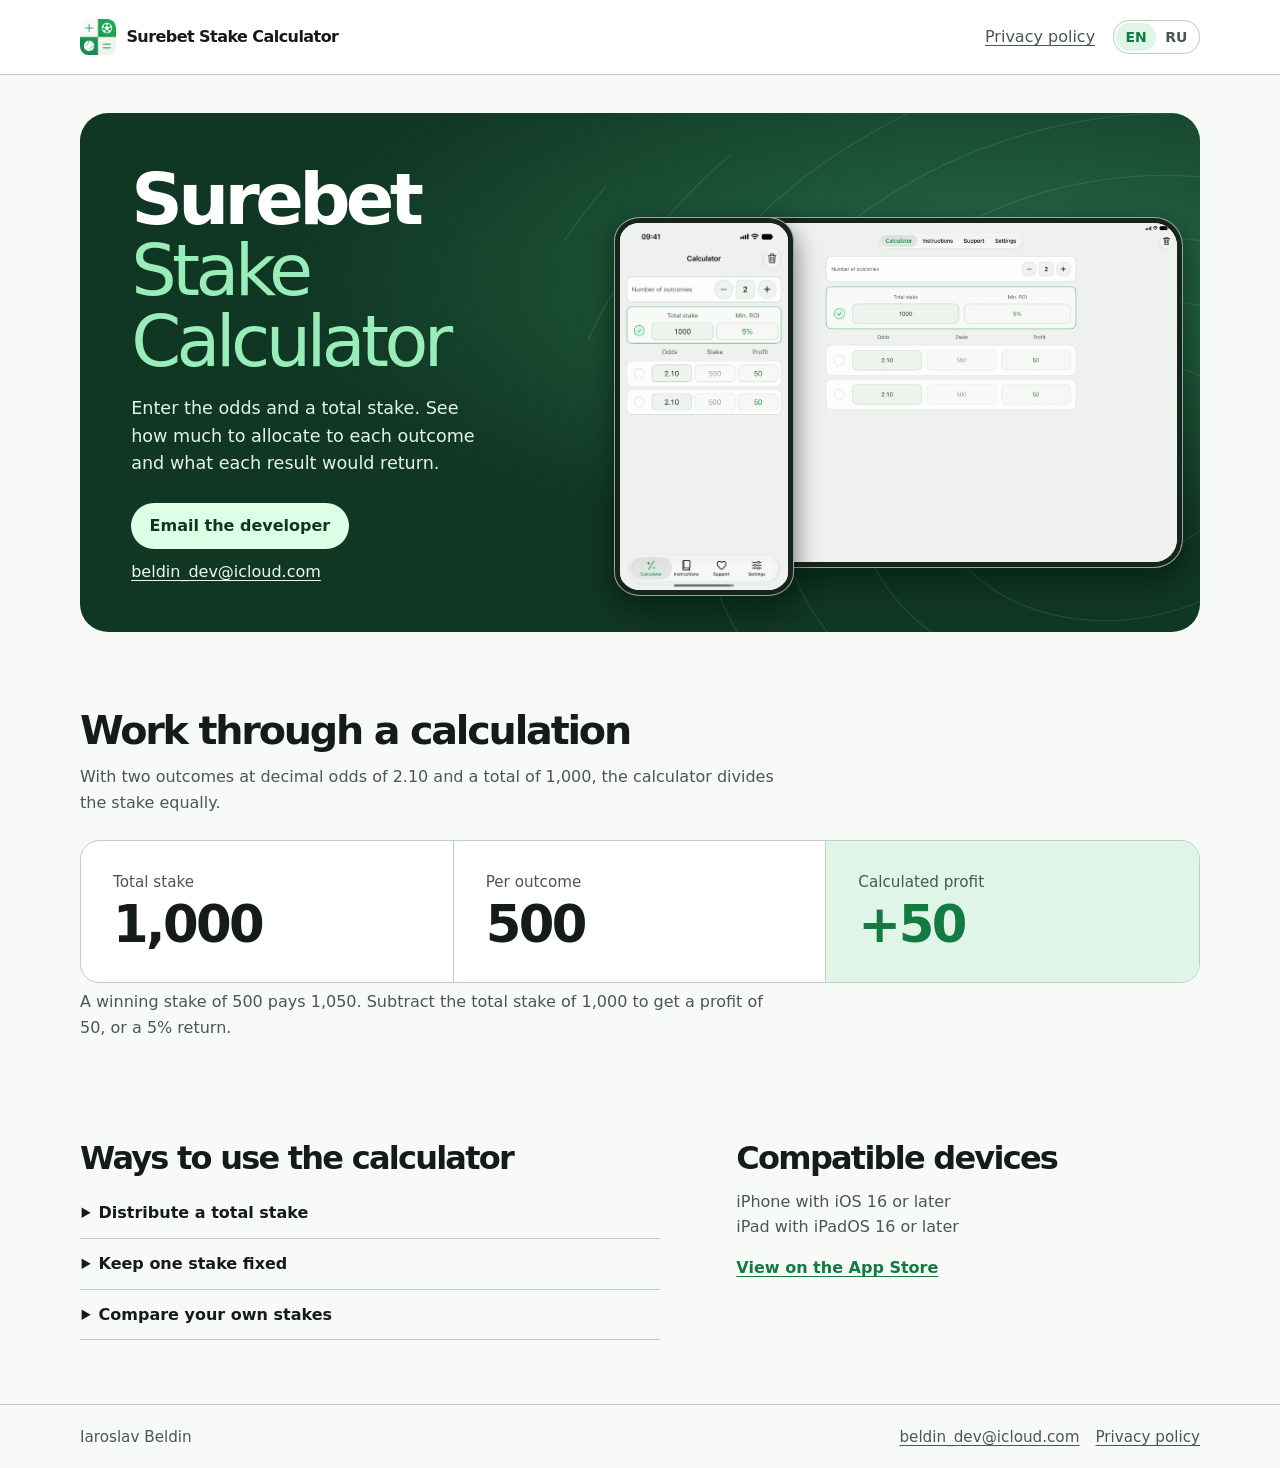
==== index.html @ 40c70696 "Publish bilingual calculator support and privacy pages" ====
<!doctype html>
<html lang="en">
  <head>
    <meta charset="utf-8" />
    <meta name="viewport" content="width=device-width,initial-scale=1" />
    <title>Support · Surebet Stake Calculator</title>
    <meta
      name="description"
      content="Distribute a total stake across outcomes and see the return for each one. Support for Surebet Stake Calculator on iPhone and iPad."
    />
    <link
      rel="canonical"
      href="https://iaroslaval.github.io/surebet-support/en/"
    />
    <link
      rel="alternate"
      hreflang="en"
      href="https://iaroslaval.github.io/surebet-support/en/"
    />
    <link
      rel="alternate"
      hreflang="ru"
      href="https://iaroslaval.github.io/surebet-support/ru/"
    />
    <link rel="icon" href="./assets/icon.png" />
    <link rel="stylesheet" href="./assets/site.css" />
  </head>
  <body>
    <header>
      <div class="wrap bar">
        <a class="brand" href="./en/"
          ><img src="./assets/icon.png" alt="" width="36" height="36" />Surebet
          Stake Calculator</a
        >
        <nav>
          <a class="policy-nav" href="./en/privacy/">Privacy policy</a
          ><span class="switch" role="group" aria-label="Language"
            ><a lang="en" hreflang="en" href="./en/" aria-current="page">EN</a
            ><a lang="ru" hreflang="ru" href="./ru/">RU</a></span
          >
        </nav>
      </div>
    </header>
    <main class="wrap">
      <section class="hero">
        <div class="intro">
          <h1>Surebet<span>Stake Calculator</span></h1>
          <p>
            Enter the odds and a total stake. See how much to allocate to each
            outcome and what each result would return.
          </p>
          <div class="actions">
            <a class="button" href="mailto:beldin_dev@icloud.com"
              >Email the developer</a
            ><a class="address" href="mailto:beldin_dev@icloud.com"
              >beldin_dev@icloud.com</a
            >
          </div>
        </div>
        <div class="stage">
          <img
            class="tablet"
            src="./assets/ipad-en.webp"
            alt="The calculator in English showing a two-outcome calculation on iPad"
            decoding="async"
          /><img
            class="phone"
            src="./assets/iphone-en.webp"
            alt="The calculator in English showing a two-outcome calculation on iPhone"
            decoding="async"
          />
        </div>
      </section>
      <section class="example">
        <h2>Work through a calculation</h2>
        <p class="lede">
          With two outcomes at decimal odds of 2.10 and a total of 1,000, the
          calculator divides the stake equally.
        </p>
        <div class="figures">
          <div class="metric">
            <small>Total stake</small><strong>1,000</strong>
          </div>
          <div class="metric">
            <small>Per outcome</small><strong>500</strong>
          </div>
          <div class="metric">
            <small>Calculated profit</small><strong>+50</strong>
          </div>
        </div>
        <p class="lede">
          A winning stake of 500 pays 1,050. Subtract the total stake of 1,000
          to get a profit of 50, or a 5% return.
        </p>
      </section>
      <div class="details">
        <section class="modes">
          <h2>Ways to use the calculator</h2>
          <details>
            <summary>Distribute a total stake</summary>
            <p>
              Enter decimal odds for 2–20 outcomes and the total amount to
              allocate. Read the stake and result for each outcome.
            </p>
          </details>
          <details>
            <summary>Keep one stake fixed</summary>
            <p>
              Enter the amount for one outcome. The calculator works out the
              stakes for the remaining outcomes and the total required.
            </p>
          </details>
          <details>
            <summary>Compare your own stakes</summary>
            <p>
              Enter the stakes yourself and compare the profit or loss for each
              possible outcome.
            </p>
          </details>
        </section>
        <section class="compat">
          <h2>Compatible devices</h2>
          <p>iPhone with iOS 16 or later<br />iPad with iPadOS 16 or later</p>
          <a href="https://apps.apple.com/app/id1667102550"
            >View on the App Store</a
          >
        </section>
      </div>
    </main>
    <footer>
      <div class="wrap">
        <span>Iaroslav Beldin</span>
        <div>
          <a href="mailto:beldin_dev@icloud.com">beldin_dev@icloud.com</a
          ><a href="./en/privacy/">Privacy policy</a>
        </div>
      </div>
    </footer>
  </body>
</html>
---- assets/site.css ----
:root {
  color-scheme: light dark;
  --page: #f8faf8;
  --surface: #fff;
  --ink: #151c17;
  --sub: #4a584f;
  --line: #becdc2;
  --soft: #edf1ed;
  --accent: #137a41;
  --tint: #dff5e8;
  --on: #fff;
  --deep: #103624;
  --mint: #99edb9;
  --wrap: 76rem;
  font-family:
    -apple-system, BlinkMacSystemFont, "Segoe UI", system-ui, sans-serif;
  color: var(--ink);
  background: var(--page);
  font-size: 100%;
}
@media (prefers-color-scheme: dark) {
  :root {
    --page: #0e1210;
    --surface: #171b18;
    --ink: #e9f1ea;
    --sub: #b5c3bb;
    --line: #36473e;
    --soft: #1e2421;
    --accent: #67df96;
    --tint: #1f3a2c;
    --on: #0e1210;
    --deep: #102e20;
  }
}
* {
  box-sizing: border-box;
}
body {
  margin: 0;
}
a {
  color: var(--accent);
  text-underline-offset: 0.2em;
}
a:hover {
  text-decoration: underline;
}
a:focus-visible,
summary:focus-visible {
  outline: 3px solid currentColor;
  outline-offset: 4px;
}
.wrap {
  max-width: var(--wrap);
  margin: auto;
  padding-inline: clamp(1rem, 4vw, 3rem);
}
header {
  border-bottom: 1px solid var(--line);
  background: var(--surface);
}
.bar,
footer .wrap {
  display: flex;
  align-items: center;
  justify-content: space-between;
  gap: 1rem;
  flex-wrap: wrap;
}
.bar {
  min-height: 4.6rem;
  padding-block: 0.65rem;
}
.brand {
  display: inline-flex;
  gap: 0.65rem;
  align-items: center;
  font-weight: 700;
  letter-spacing: -0.035em;
  color: var(--ink);
  text-decoration: none;
}
.brand img {
  width: 2.25rem;
  height: 2.25rem;
  border-radius: 24%;
}
nav,
.switch {
  display: flex;
  align-items: center;
  gap: 1.1rem;
  flex-wrap: wrap;
}
nav a,
footer a {
  color: var(--sub);
}
.switch {
  border: 1px solid var(--line);
  border-radius: 1rem;
  gap: 0;
  padding: 0.15rem;
}
.switch a {
  padding: 0.36rem 0.58rem;
  text-decoration: none;
  border-radius: 0.85rem;
  font-size: 0.875rem;
  font-weight: 650;
}
.switch [aria-current] {
  background: var(--tint);
  color: var(--accent);
}
main.wrap {
  padding-block: clamp(1.1rem, 3vw, 2.5rem) 4rem;
}
.hero {
  border-radius: 1.75rem;
  overflow: hidden;
  isolation: isolate;
  position: relative;
  display: grid;
  grid-template-columns: 45% 55%;
  align-items: center;
  color: white;
  background:
    radial-gradient(ellipse at 82% 32%, #276b49, transparent 55%), var(--deep);
}
.intro {
  padding: clamp(1.5rem, 4vw, 3.75rem);
  padding-right: 0.25rem;
  z-index: 1;
}
.hero h1 {
  margin: 0 0 1.15rem;
  font-size: clamp(2.6rem, 5.6vw, 5rem);
  letter-spacing: -0.065em;
  line-height: 0.99;
  font-weight: 730;
}
.hero h1 span {
  display: block;
  font-weight: 500;
  color: var(--mint);
}
.intro p {
  color: #e3f3e8;
  line-height: 1.55;
  max-width: 32ch;
  font-size: 1.1rem;
  margin: 0;
}
.actions {
  display: flex;
  align-items: flex-start;
  flex-direction: column;
  gap: 0.8rem;
  margin-top: 1.6rem;
}
.button {
  display: inline-flex;
  background: #dcffe6;
  color: #103624;
  padding: 0.85rem 1.15rem;
  border-radius: 2rem;
  text-decoration: none;
  font-weight: 700;
}
.address {
  color: #edf9f1;
  overflow-wrap: anywhere;
}
.stage {
  min-width: 0;
  position: relative;
  aspect-ratio: 1.33;
  align-self: end;
  isolation: isolate;
}
.stage::before {
  content: "";
  position: absolute;
  inset: -15% -28% -15% 5%;
  z-index: -1;
  background: repeating-radial-gradient(
    ellipse at 65% 65%,
    transparent 0 2.75rem,
    #c4ffe319 2.8rem 2.84rem,
    transparent 2.9rem 4.8rem
  );
  transform: rotate(-14deg);
}
.stage img {
  display: block;
  position: absolute;
  object-fit: contain;
  filter: drop-shadow(0 10px 12px #04110845);
}
.tablet {
  width: 75%;
  right: 3%;
  bottom: 14%;
}
.phone {
  width: 29%;
  left: 5%;
  bottom: 8%;
}
.example,
.modes,
.compat {
  margin-top: clamp(2.6rem, 6vw, 5.5rem);
}
h2 {
  font-size: clamp(1.7rem, 3.1vw, 2.65rem);
  letter-spacing: -0.055em;
  line-height: 1.08;
  margin: 0 0 0.8rem;
}
p {
  line-height: 1.6;
}
.lede {
  color: var(--sub);
  margin: 0.4rem 0 1.5rem;
  max-width: 70ch;
}
.figures {
  display: grid;
  grid-template-columns: repeat(3, minmax(0, 1fr));
  background: var(--surface);
  border: 1px solid var(--line);
  border-radius: 1.2rem;
  overflow: hidden;
}
.metric {
  padding: clamp(1rem, 3vw, 2rem);
  border-inline-end: 1px solid var(--line);
  display: flex;
  flex-direction: column;
  align-items: flex-start;
  gap: 0.5rem;
}
.metric:last-child {
  background: var(--tint);
  border: 0;
}
.metric strong {
  font-variant-numeric: tabular-nums;
  font-size: clamp(1.6rem, 4vw, 3.4rem);
  line-height: 1;
  letter-spacing: -0.05em;
}
.metric:last-child strong {
  color: var(--accent);
}
.metric small {
  font-size: 0.95rem;
  color: var(--sub);
}
.details {
  display: grid;
  grid-template-columns: 1.25fr 1fr;
  gap: clamp(1.5rem, 6vw, 5rem);
}
.details h2 {
  font-size: clamp(1.55rem, 2.5vw, 2rem);
}
details {
  padding: 0.8rem 0.1rem;
  border-bottom: 1px solid var(--line);
}
summary {
  cursor: pointer;
  font-weight: 630;
  line-height: 1.5;
}
details p,
.compat p {
  color: var(--sub);
  margin-block: 0.5rem;
}
.compat a {
  display: inline-block;
  margin-top: 0.65rem;
  font-weight: 650;
}
footer {
  border-top: 1px solid var(--line);
  padding-block: 1.4rem;
  font-size: 0.95rem;
  color: var(--sub);
}
footer .wrap > div {
  display: flex;
  gap: 1rem;
  flex-wrap: wrap;
}
article.policy {
  max-width: 46rem;
  margin: 1.8rem auto 3rem;
}
.policy h1 {
  font-size: clamp(2rem, 5vw, 3.4rem);
  letter-spacing: -0.055em;
  line-height: 1.05;
  margin: 0.7rem 0;
}
.policy h2 {
  font-size: 1.4rem;
  margin-top: 2rem;
  letter-spacing: -0.025em;
}
.policy p {
  font-size: 1.065rem;
}
.policy .date {
  color: var(--sub);
  font-size: 0.95rem;
}
.policy .byline {
  padding-bottom: 1.1rem;
  border-bottom: 1px solid var(--line);
}
.policy a {
  overflow-wrap: anywhere;
}
@media (max-width: 48rem) {
  .hero {
    grid-template-columns: 1fr;
  }
  .intro {
    padding: 1.5rem 1.5rem 0;
  }
  .hero h1 {
    font-size: clamp(2.5rem, 9.5vw, 4rem);
  }
  .stage {
    width: min(100%, 33rem);
    margin: auto;
    aspect-ratio: 1.9;
  }
  .stage .phone {
    width: 20%;
    left: 14%;
    bottom: 5%;
  }
  .stage .tablet {
    width: 58%;
    right: 12%;
    bottom: 9%;
  }
  .details {
    grid-template-columns: 1fr;
    gap: 0;
  }
}
@media (max-width: 32rem) {
  .bar {
    gap: 0.4rem;
  }
  .brand {
    font-size: 0.95rem;
  }
  .bar nav {
    gap: 0.4rem;
  }
  .bar .policy-nav {
    display: none;
  }
  .stage {
    aspect-ratio: 1.45;
  }
  .stage .phone {
    width: 34%;
    left: 9%;
    bottom: -24%;
  }
  .stage .tablet {
    width: 64%;
    right: 5%;
    bottom: 8%;
  }
  .figures {
    grid-template-columns: 1fr;
  }
  .metric {
    flex-direction: row;
    align-items: center;
    justify-content: space-between;
    border-inline: 0;
    border-bottom: 1px solid var(--line);
  }
  .metric strong {
    order: 2;
  }
  .intro p {
    font-size: 1rem;
  }
  footer .wrap {
    align-items: flex-start;
    flex-direction: column;
  }
}
@media (max-width: 23rem) {
  .hero h1 {
    font-size: 2rem;
  }
  .brand img {
    width: 1.8rem;
    height: 1.8rem;
  }
  .intro {
    padding-inline: 1rem;
  }
}
.stage img {
  border: clamp(3px, 0.45vw, 7px) solid #17231d;
  background: #edf1ed;
  box-shadow:
    0 0 0 1px #95a99d,
    0 10px 26px #03150b55;
}
.tablet {
  border-radius: 6% / 8%;
}
.phone {
  border-radius: 14% / 6%;
}
.brand,
.hero h1,
.button,
.policy h1,
footer a,
.details h2,
.metric small {
  overflow-wrap: anywhere;
}
.brand {
  max-width: 100%;
  min-width: 0;
}
.details > * {
  min-width: 0;
}
.hero > * {
  min-width: 0;
}
@media (max-width: 32rem) {
  .hero {
    grid-template-columns: minmax(0, 1fr);
  }
  .metric {
    flex-wrap: wrap;
  }
  .details {
    grid-template-columns: minmax(0, 1fr);
  }
  .policy {
    overflow-wrap: anywhere;
  }
}
@media (max-width: 32rem) {
  .stage {
    aspect-ratio: 1.32;
  }
  .stage .tablet {
    display: none;
  }
  .stage .phone {
    width: 66%;
    left: 17%;
    top: 8%;
    bottom: auto;
  }
}
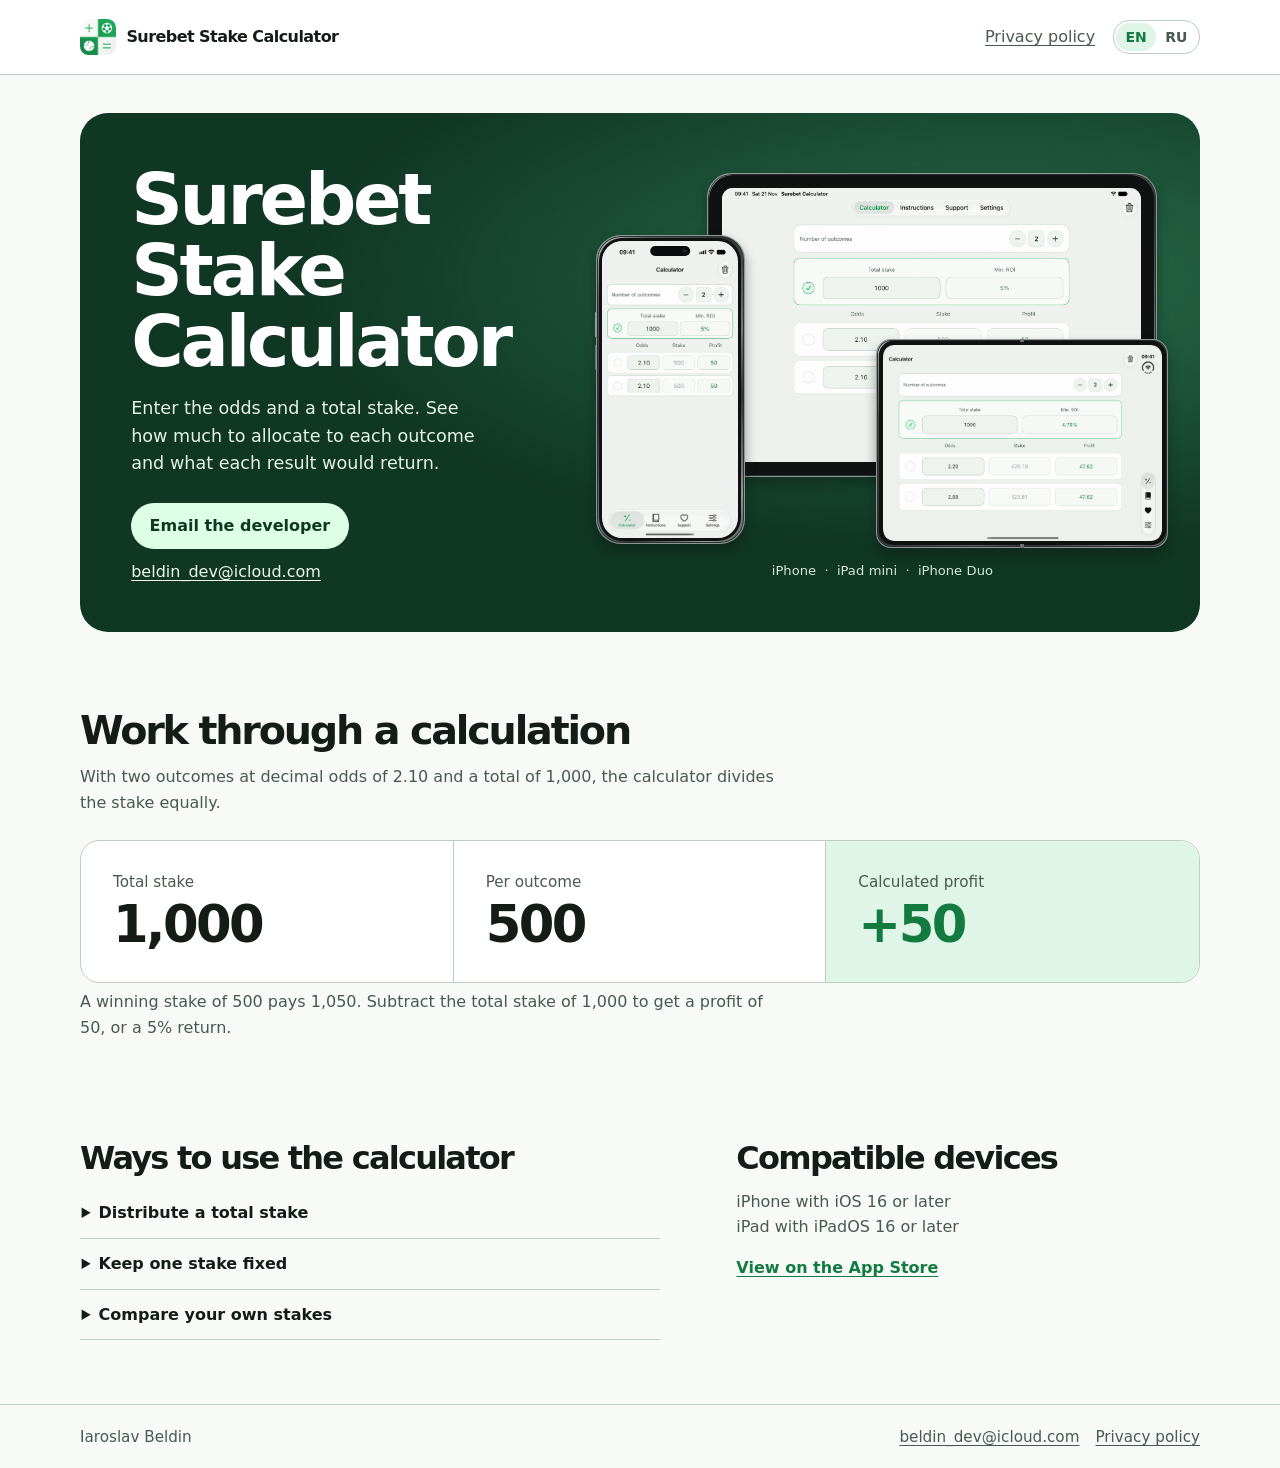
==== commit 9ed82d6d: "Show three framed devices together on both support pages" ====
--- a/index.html
+++ b/index.html
@@ -23,7 +23,7 @@
       href="https://iaroslaval.github.io/surebet-support/ru/"
     />
     <link rel="icon" href="./assets/icon.png" />
-    <link rel="stylesheet" href="./assets/site.css" />
+    <link rel="stylesheet" href="./assets/site.css?v=devices2" />
   </head>
   <body>
     <header>
@@ -44,7 +44,7 @@
     <main class="wrap">
       <section class="hero">
         <div class="intro">
-          <h1>Surebet<span>Stake Calculator</span></h1>
+          <h1>Surebet Stake Calculator</h1>
           <p>
             Enter the odds and a total stake. See how much to allocate to each
             outcome and what each result would return.
@@ -57,19 +57,48 @@
             >
           </div>
         </div>
-        <div class="stage">
-          <img
-            class="tablet"
-            src="./assets/ipad-en.webp"
-            alt="The calculator in English showing a two-outcome calculation on iPad"
-            decoding="async"
-          /><img
-            class="phone"
-            src="./assets/iphone-en.webp"
-            alt="The calculator in English showing a two-outcome calculation on iPhone"
-            decoding="async"
-          />
-        </div>
+        <figure
+          class="devices"
+          aria-label="App screenshots. Select a device to enlarge."
+        >
+          <div class="device-stage">
+            <a
+              class="device device-iphone"
+              href="./assets/iphone-en.webp"
+              aria-label="Enlarge · Calculator on iPhone"
+            >
+              <span class="hardware"
+                ><img src="./assets/iphone-en.webp" alt="Calculator on iPhone"
+              /></span>
+            </a>
+            <a
+              class="device device-mini"
+              href="./assets/mini-en.webp"
+              aria-label="Enlarge · A 5% return on iPad mini in landscape"
+            >
+              <span class="hardware"
+                ><img
+                  src="./assets/mini-en.webp"
+                  alt="A 5% return on iPad mini in landscape"
+              /></span>
+            </a>
+            <a
+              class="device device-duo"
+              href="./assets/duo-en.webp"
+              aria-label="Enlarge · A 4.76% return on unfolded iPhone Duo"
+            >
+              <span class="hardware"
+                ><img
+                  src="./assets/duo-en.webp"
+                  alt="A 4.76% return on unfolded iPhone Duo"
+              /></span>
+            </a>
+          </div>
+          <figcaption>
+            iPhone <span aria-hidden="true">·</span> iPad mini
+            <span aria-hidden="true">·</span> iPhone Duo
+          </figcaption>
+        </figure>
       </section>
       <section class="example">
         <h2>Work through a calculation</h2>
--- a/assets/site.css
+++ b/assets/site.css
@@ -136,15 +136,11 @@
 .hero h1 {
   margin: 0 0 1.15rem;
   font-size: clamp(2.6rem, 5.6vw, 5rem);
-  letter-spacing: -0.065em;
+  letter-spacing: -0.045em;
   line-height: 0.99;
-  font-weight: 730;
-}
-.hero h1 span {
-  display: block;
-  font-weight: 500;
-  color: var(--mint);
-}
+  font-weight: 650;
+}
+
 .intro p {
   color: #e3f3e8;
   line-height: 1.55;
@@ -172,42 +168,7 @@
   color: #edf9f1;
   overflow-wrap: anywhere;
 }
-.stage {
-  min-width: 0;
-  position: relative;
-  aspect-ratio: 1.33;
-  align-self: end;
-  isolation: isolate;
-}
-.stage::before {
-  content: "";
-  position: absolute;
-  inset: -15% -28% -15% 5%;
-  z-index: -1;
-  background: repeating-radial-gradient(
-    ellipse at 65% 65%,
-    transparent 0 2.75rem,
-    #c4ffe319 2.8rem 2.84rem,
-    transparent 2.9rem 4.8rem
-  );
-  transform: rotate(-14deg);
-}
-.stage img {
-  display: block;
-  position: absolute;
-  object-fit: contain;
-  filter: drop-shadow(0 10px 12px #04110845);
-}
-.tablet {
-  width: 75%;
-  right: 3%;
-  bottom: 14%;
-}
-.phone {
-  width: 29%;
-  left: 5%;
-  bottom: 8%;
-}
+
 .example,
 .modes,
 .compat {
@@ -337,21 +298,7 @@
   .hero h1 {
     font-size: clamp(2.5rem, 9.5vw, 4rem);
   }
-  .stage {
-    width: min(100%, 33rem);
-    margin: auto;
-    aspect-ratio: 1.9;
-  }
-  .stage .phone {
-    width: 20%;
-    left: 14%;
-    bottom: 5%;
-  }
-  .stage .tablet {
-    width: 58%;
-    right: 12%;
-    bottom: 9%;
-  }
+
   .details {
     grid-template-columns: 1fr;
     gap: 0;
@@ -370,19 +317,7 @@
   .bar .policy-nav {
     display: none;
   }
-  .stage {
-    aspect-ratio: 1.45;
-  }
-  .stage .phone {
-    width: 34%;
-    left: 9%;
-    bottom: -24%;
-  }
-  .stage .tablet {
-    width: 64%;
-    right: 5%;
-    bottom: 8%;
-  }
+
   .figures {
     grid-template-columns: 1fr;
   }
@@ -416,19 +351,7 @@
     padding-inline: 1rem;
   }
 }
-.stage img {
-  border: clamp(3px, 0.45vw, 7px) solid #17231d;
-  background: #edf1ed;
-  box-shadow:
-    0 0 0 1px #95a99d,
-    0 10px 26px #03150b55;
-}
-.tablet {
-  border-radius: 6% / 8%;
-}
-.phone {
-  border-radius: 14% / 6%;
-}
+
 .brand,
 .hero h1,
 .button,
@@ -462,17 +385,161 @@
     overflow-wrap: anywhere;
   }
 }
-@media (max-width: 32rem) {
-  .stage {
-    aspect-ratio: 1.32;
-  }
-  .stage .tablet {
-    display: none;
-  }
-  .stage .phone {
-    width: 66%;
-    left: 17%;
-    top: 8%;
-    bottom: auto;
-  }
-}
+
+.devices {
+  margin: 0;
+  padding: clamp(0.9rem, 2vw, 1.6rem);
+  padding-left: 0.4rem;
+}
+.device-stage {
+  position: relative;
+  isolation: isolate;
+  aspect-ratio: 1.51;
+  container-type: inline-size;
+}
+.device {
+  position: absolute;
+  display: block;
+  line-height: 0;
+  cursor: zoom-in;
+  -webkit-tap-highlight-color: transparent;
+  color: #e1fbe8;
+  filter: drop-shadow(0 1.2cqw 1cqw #07171066);
+}
+.device:focus-visible {
+  outline: 3px solid white;
+  outline-offset: 5px;
+  z-index: 4;
+}
+.hardware {
+  display: block;
+  padding: var(--bezel);
+  border: 1px solid #909793;
+  border-radius: var(--body-radius);
+  background: linear-gradient(
+    127deg,
+    #c9cece 0%,
+    #5a605f 13%,
+    #2e3334 35%,
+    #757c7c 57%,
+    #303435 70%,
+    #959b99 90%,
+    #515755
+  );
+  box-shadow: inset 0 0 0 1px #2b3030;
+  position: relative;
+}
+.hardware img {
+  display: block;
+  width: 100%;
+  height: auto;
+  border-radius: var(--screen-radius);
+  box-shadow: 0 0 0 var(--glass-edge) #101212;
+}
+.device-iphone {
+  z-index: 2;
+  width: 25.5%;
+  left: 1%;
+  bottom: 2%;
+  --bezel: 3.6%;
+  --glass-edge: 0.52cqw;
+  --body-radius: 16.8% / 8%;
+  --screen-radius: 14.9% / 6.9%;
+}
+.device-iphone::before {
+  content: "";
+  position: absolute;
+  top: 25%;
+  left: -0.7%;
+  width: 1.4%;
+  height: 8%;
+  border-radius: 2px;
+  background: #9b9f9d;
+  box-shadow: 0 5.6cqw #6a7170;
+}
+.device-iphone .hardware::after {
+  content: "";
+  position: absolute;
+  top: 3.1%;
+  left: 50%;
+  transform: translateX(-50%);
+  width: 27%;
+  height: 3.4%;
+  border-radius: 999px;
+  background: radial-gradient(
+    circle at 86% 50%,
+    #26323b,
+    #0a0b0c 8%,
+    #090a0b 100%
+  );
+}
+.device-mini {
+  width: 77%;
+  top: 2%;
+  right: 3%;
+  --bezel: 3.25%;
+  --glass-edge: 2.24cqw;
+  --body-radius: 5.4% / 8%;
+  --screen-radius: 2.6% / 4%;
+}
+.device-mini .hardware::after {
+  content: "";
+  position: absolute;
+  left: 1.6%;
+  top: 50%;
+  width: 0.75%;
+  aspect-ratio: 1;
+  border-radius: 50%;
+  background: radial-gradient(circle at 60% 40%, #415057, #0d1316 65%);
+}
+.device-duo {
+  z-index: 3;
+  right: 1%;
+  bottom: 1%;
+  width: 50%;
+  --bezel: 1.9%;
+  --glass-edge: 0.72cqw;
+  --body-radius: 5.1% / 7.3%;
+  --screen-radius: 3.8% / 5.5%;
+}
+.device-duo .hardware::before,
+.device-duo .hardware::after {
+  content: "";
+  position: absolute;
+  left: 49.3%;
+  width: 1.4%;
+  height: 1.8%;
+  background: linear-gradient(
+    90deg,
+    #333939,
+    #9a9f9d 30%,
+    #414645 52%,
+    #989d9c 75%,
+    #343a39
+  );
+}
+.device-duo .hardware::before {
+  top: -1px;
+}
+.device-duo .hardware::after {
+  bottom: -1px;
+}
+.devices figcaption {
+  margin-top: 0.55rem;
+  text-align: center;
+  font-size: 0.82rem;
+  line-height: 1.45;
+  color: #d2e8d9;
+  word-spacing: 0.02em;
+}
+.devices figcaption span {
+  padding-inline: 0.3em;
+}
+@media (max-width: 48rem) {
+  .devices {
+    width: 100%;
+    max-width: 36rem;
+    justify-self: center;
+    padding: 1.5rem 1rem 1rem;
+  }
+}
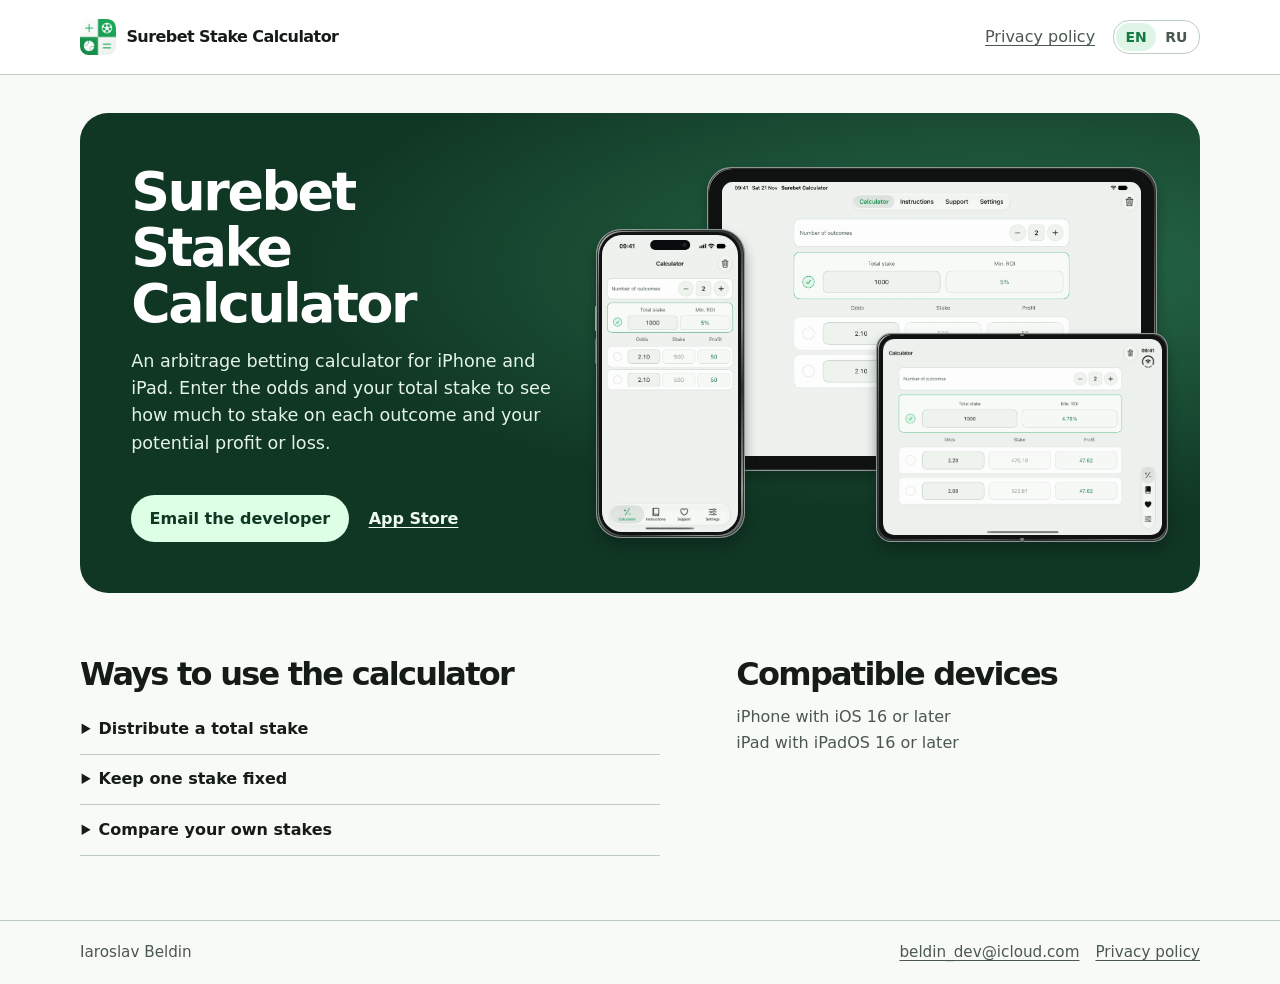
==== commit efc1c653: "Simplify the support homepage and surface the App Store listing" ====
--- a/index.html
+++ b/index.html
@@ -3,10 +3,13 @@
   <head>
     <meta charset="utf-8" />
     <meta name="viewport" content="width=device-width,initial-scale=1" />
-    <title>Support · Surebet Stake Calculator</title>
+    <title>
+      Surebet Stake Calculator — Arbitrage betting calculator for iPhone and
+      iPad
+    </title>
     <meta
       name="description"
-      content="Distribute a total stake across outcomes and see the return for each one. Support for Surebet Stake Calculator on iPhone and iPad."
+      content="Split your total stake across outcomes and compare potential profit or loss. Find Surebet Stake Calculator for iPhone and iPad on the App Store or contact the developer."
     />
     <link
       rel="canonical"
@@ -23,7 +26,7 @@
       href="https://iaroslaval.github.io/surebet-support/ru/"
     />
     <link rel="icon" href="./assets/icon.png" />
-    <link rel="stylesheet" href="./assets/site.css?v=devices2" />
+    <link rel="stylesheet" href="./assets/site.css?v=card1" />
   </head>
   <body>
     <header>
@@ -44,83 +47,45 @@
     <main class="wrap">
       <section class="hero">
         <div class="intro">
-          <h1>Surebet Stake Calculator</h1>
+          <h1>Surebet <span>Stake Calculator</span></h1>
           <p>
-            Enter the odds and a total stake. See how much to allocate to each
-            outcome and what each result would return.
+            An arbitrage betting calculator for iPhone and iPad. Enter the odds
+            and your total stake to see how much to stake on each outcome and
+            your potential profit or loss.
           </p>
           <div class="actions">
             <a class="button" href="mailto:beldin_dev@icloud.com"
               >Email the developer</a
-            ><a class="address" href="mailto:beldin_dev@icloud.com"
-              >beldin_dev@icloud.com</a
+            ><a
+              class="store-link"
+              href="https://apps.apple.com/app/id1667102550"
+              >App Store</a
             >
           </div>
         </div>
-        <figure
-          class="devices"
-          aria-label="App screenshots. Select a device to enlarge."
-        >
+        <figure class="devices">
           <div class="device-stage">
-            <a
-              class="device device-iphone"
-              href="./assets/iphone-en.webp"
-              aria-label="Enlarge · Calculator on iPhone"
-            >
+            <div class="device device-iphone">
               <span class="hardware"
                 ><img src="./assets/iphone-en.webp" alt="Calculator on iPhone"
               /></span>
-            </a>
-            <a
-              class="device device-mini"
-              href="./assets/mini-en.webp"
-              aria-label="Enlarge · A 5% return on iPad mini in landscape"
-            >
+            </div>
+            <div class="device device-mini">
               <span class="hardware"
                 ><img
                   src="./assets/mini-en.webp"
                   alt="A 5% return on iPad mini in landscape"
               /></span>
-            </a>
-            <a
-              class="device device-duo"
-              href="./assets/duo-en.webp"
-              aria-label="Enlarge · A 4.76% return on unfolded iPhone Duo"
-            >
+            </div>
+            <div class="device device-duo">
               <span class="hardware"
                 ><img
                   src="./assets/duo-en.webp"
                   alt="A 4.76% return on unfolded iPhone Duo"
               /></span>
-            </a>
+            </div>
           </div>
-          <figcaption>
-            iPhone <span aria-hidden="true">·</span> iPad mini
-            <span aria-hidden="true">·</span> iPhone Duo
-          </figcaption>
         </figure>
-      </section>
-      <section class="example">
-        <h2>Work through a calculation</h2>
-        <p class="lede">
-          With two outcomes at decimal odds of 2.10 and a total of 1,000, the
-          calculator divides the stake equally.
-        </p>
-        <div class="figures">
-          <div class="metric">
-            <small>Total stake</small><strong>1,000</strong>
-          </div>
-          <div class="metric">
-            <small>Per outcome</small><strong>500</strong>
-          </div>
-          <div class="metric">
-            <small>Calculated profit</small><strong>+50</strong>
-          </div>
-        </div>
-        <p class="lede">
-          A winning stake of 500 pays 1,050. Subtract the total stake of 1,000
-          to get a profit of 50, or a 5% return.
-        </p>
       </section>
       <div class="details">
         <section class="modes">
@@ -150,9 +115,6 @@
         <section class="compat">
           <h2>Compatible devices</h2>
           <p>iPhone with iOS 16 or later<br />iPad with iPadOS 16 or later</p>
-          <a href="https://apps.apple.com/app/id1667102550"
-            >View on the App Store</a
-          >
         </section>
       </div>
     </main>
--- a/assets/site.css
+++ b/assets/site.css
@@ -129,31 +129,35 @@
     radial-gradient(ellipse at 82% 32%, #276b49, transparent 55%), var(--deep);
 }
 .intro {
-  padding: clamp(1.5rem, 4vw, 3.75rem);
-  padding-right: 0.25rem;
+  padding: clamp(2rem, 4vw, 3.5rem);
+  padding-right: clamp(0.75rem, 1.5vw, 1.25rem);
   z-index: 1;
 }
 .hero h1 {
-  margin: 0 0 1.15rem;
-  font-size: clamp(2.6rem, 5.6vw, 5rem);
+  margin: 0 0 1rem;
+  font-size: clamp(2.1rem, 4.2vw, 3.4rem);
   letter-spacing: -0.045em;
-  line-height: 0.99;
+  line-height: 1.04;
   font-weight: 650;
+}
+
+.hero h1 span {
+  display: block;
 }
 
 .intro p {
   color: #e3f3e8;
   line-height: 1.55;
-  max-width: 32ch;
+  max-width: 40ch;
   font-size: 1.1rem;
   margin: 0;
 }
 .actions {
   display: flex;
-  align-items: flex-start;
-  flex-direction: column;
-  gap: 0.8rem;
-  margin-top: 1.6rem;
+  align-items: center;
+  flex-wrap: wrap;
+  gap: 0.5rem 1.25rem;
+  margin-top: clamp(2rem, 3vw, 2.75rem);
 }
 .button {
   display: inline-flex;
@@ -164,16 +168,12 @@
   text-decoration: none;
   font-weight: 700;
 }
-.address {
-  color: #edf9f1;
-  overflow-wrap: anywhere;
-}
-
-.example,
-.modes,
-.compat {
-  margin-top: clamp(2.6rem, 6vw, 5.5rem);
-}
+.store-link {
+  color: #effaf2;
+  font-weight: 600;
+  padding-block: 0.75rem;
+}
+
 h2 {
   font-size: clamp(1.7rem, 3.1vw, 2.65rem);
   letter-spacing: -0.055em;
@@ -183,45 +183,8 @@
 p {
   line-height: 1.6;
 }
-.lede {
-  color: var(--sub);
-  margin: 0.4rem 0 1.5rem;
-  max-width: 70ch;
-}
-.figures {
-  display: grid;
-  grid-template-columns: repeat(3, minmax(0, 1fr));
-  background: var(--surface);
-  border: 1px solid var(--line);
-  border-radius: 1.2rem;
-  overflow: hidden;
-}
-.metric {
-  padding: clamp(1rem, 3vw, 2rem);
-  border-inline-end: 1px solid var(--line);
-  display: flex;
-  flex-direction: column;
-  align-items: flex-start;
-  gap: 0.5rem;
-}
-.metric:last-child {
-  background: var(--tint);
-  border: 0;
-}
-.metric strong {
-  font-variant-numeric: tabular-nums;
-  font-size: clamp(1.6rem, 4vw, 3.4rem);
-  line-height: 1;
-  letter-spacing: -0.05em;
-}
-.metric:last-child strong {
-  color: var(--accent);
-}
-.metric small {
-  font-size: 0.95rem;
-  color: var(--sub);
-}
 .details {
+  margin-top: clamp(2.25rem, 5vw, 4rem);
   display: grid;
   grid-template-columns: 1.25fr 1fr;
   gap: clamp(1.5rem, 6vw, 5rem);
@@ -230,10 +193,10 @@
   font-size: clamp(1.55rem, 2.5vw, 2rem);
 }
 details {
+  border-bottom: 1px solid var(--line);
+}
+summary {
   padding: 0.8rem 0.1rem;
-  border-bottom: 1px solid var(--line);
-}
-summary {
   cursor: pointer;
   font-weight: 630;
   line-height: 1.5;
@@ -242,11 +205,6 @@
 .compat p {
   color: var(--sub);
   margin-block: 0.5rem;
-}
-.compat a {
-  display: inline-block;
-  margin-top: 0.65rem;
-  font-weight: 650;
 }
 footer {
   border-top: 1px solid var(--line);
@@ -293,15 +251,15 @@
     grid-template-columns: 1fr;
   }
   .intro {
-    padding: 1.5rem 1.5rem 0;
+    padding: clamp(1.5rem, 5vw, 2.5rem) clamp(1.25rem, 5vw, 2.5rem) 0;
   }
   .hero h1 {
-    font-size: clamp(2.5rem, 9.5vw, 4rem);
+    font-size: clamp(1.95rem, 6.4vw, 2.75rem);
   }
 
   .details {
-    grid-template-columns: 1fr;
-    gap: 0;
+    grid-template-columns: minmax(0, 1fr);
+    gap: 2.25rem;
   }
 }
 @media (max-width: 32rem) {
@@ -318,18 +276,12 @@
     display: none;
   }
 
-  .figures {
-    grid-template-columns: 1fr;
-  }
-  .metric {
-    flex-direction: row;
-    align-items: center;
-    justify-content: space-between;
-    border-inline: 0;
-    border-bottom: 1px solid var(--line);
-  }
-  .metric strong {
-    order: 2;
+  .actions {
+    column-gap: 0.85rem;
+    font-size: 0.95rem;
+  }
+  .button {
+    padding-inline: 1rem;
   }
   .intro p {
     font-size: 1rem;
@@ -340,9 +292,6 @@
   }
 }
 @media (max-width: 23rem) {
-  .hero h1 {
-    font-size: 2rem;
-  }
   .brand img {
     width: 1.8rem;
     height: 1.8rem;
@@ -357,8 +306,7 @@
 .button,
 .policy h1,
 footer a,
-.details h2,
-.metric small {
+.details h2 {
   overflow-wrap: anywhere;
 }
 .brand {
@@ -373,12 +321,6 @@
 }
 @media (max-width: 32rem) {
   .hero {
-    grid-template-columns: minmax(0, 1fr);
-  }
-  .metric {
-    flex-wrap: wrap;
-  }
-  .details {
     grid-template-columns: minmax(0, 1fr);
   }
   .policy {
@@ -401,15 +343,7 @@
   position: absolute;
   display: block;
   line-height: 0;
-  cursor: zoom-in;
-  -webkit-tap-highlight-color: transparent;
-  color: #e1fbe8;
   filter: drop-shadow(0 1.2cqw 1cqw #07171066);
-}
-.device:focus-visible {
-  outline: 3px solid white;
-  outline-offset: 5px;
-  z-index: 4;
 }
 .hardware {
   display: block;
@@ -524,22 +458,11 @@
 .device-duo .hardware::after {
   bottom: -1px;
 }
-.devices figcaption {
-  margin-top: 0.55rem;
-  text-align: center;
-  font-size: 0.82rem;
-  line-height: 1.45;
-  color: #d2e8d9;
-  word-spacing: 0.02em;
-}
-.devices figcaption span {
-  padding-inline: 0.3em;
-}
 @media (max-width: 48rem) {
   .devices {
     width: 100%;
     max-width: 36rem;
     justify-self: center;
-    padding: 1.5rem 1rem 1rem;
-  }
-}
+    padding: 1.6rem clamp(1rem, 4vw, 2rem) 1.5rem;
+  }
+}
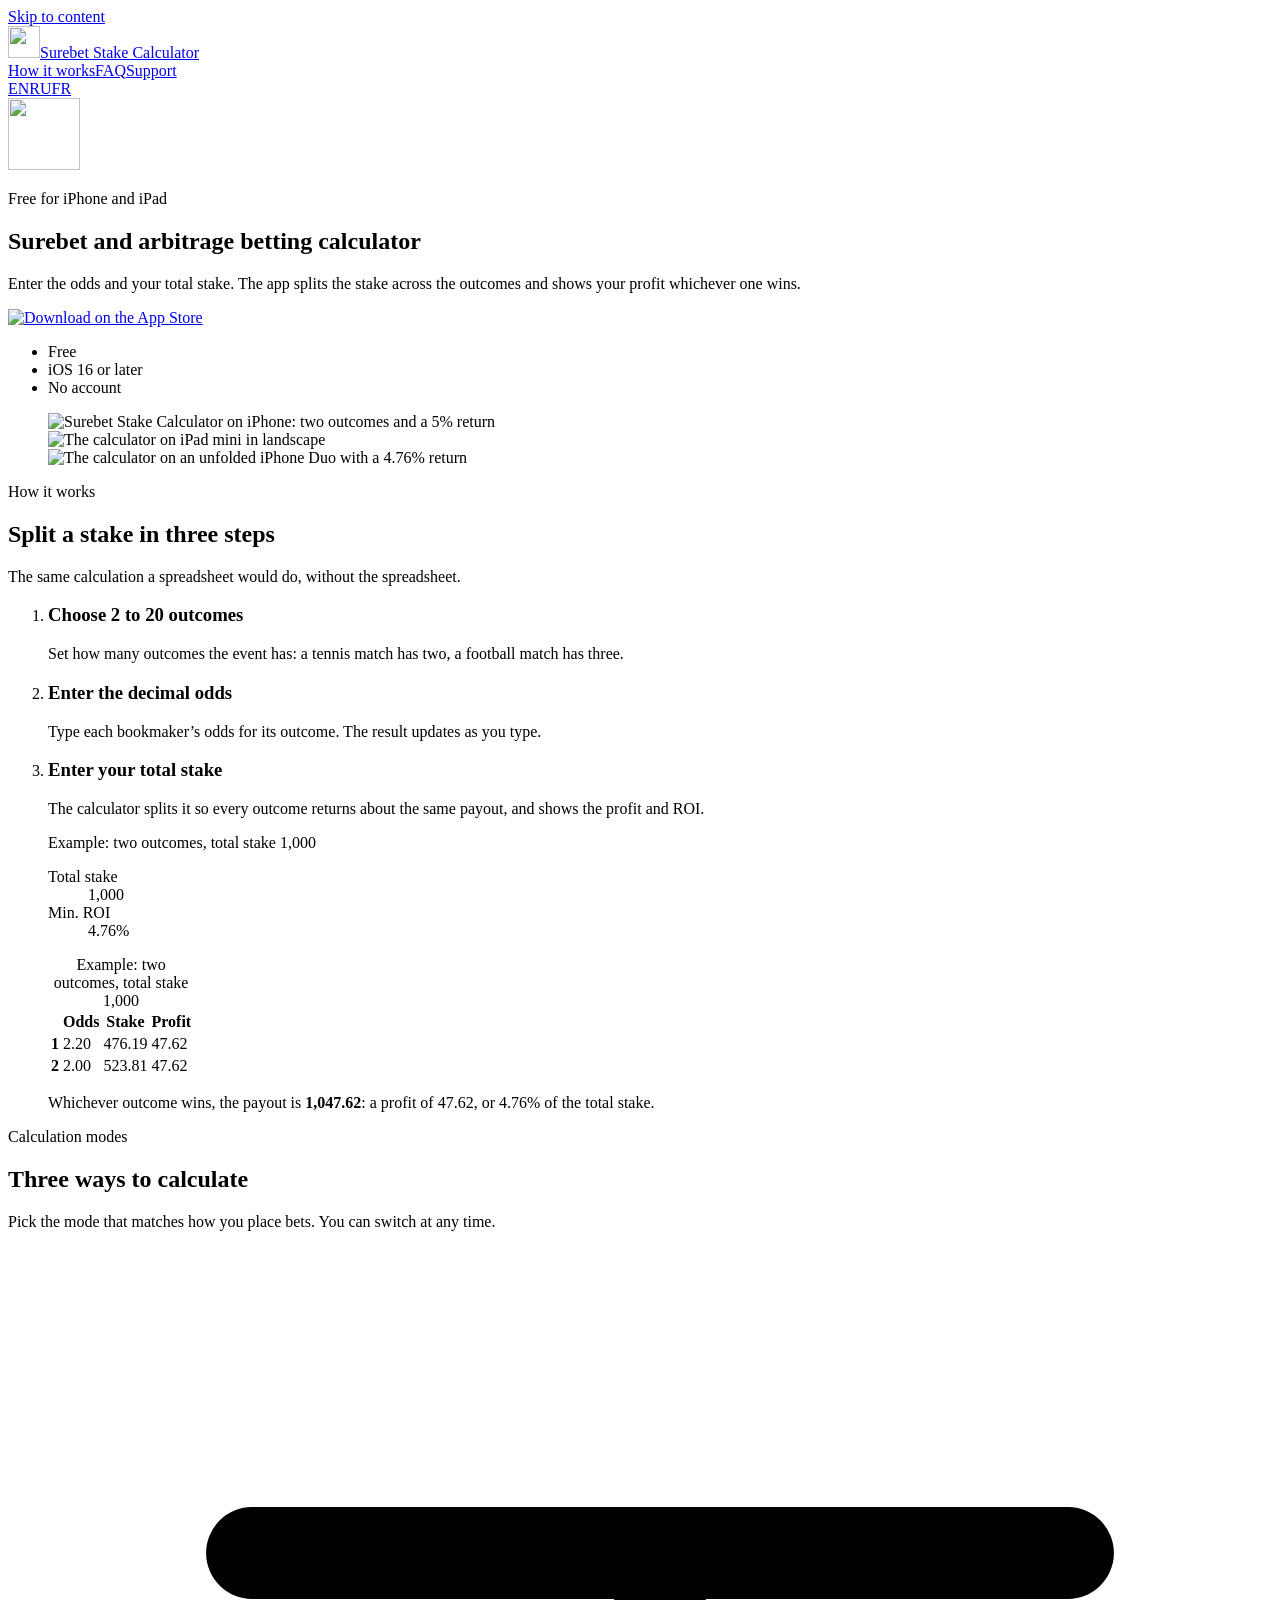
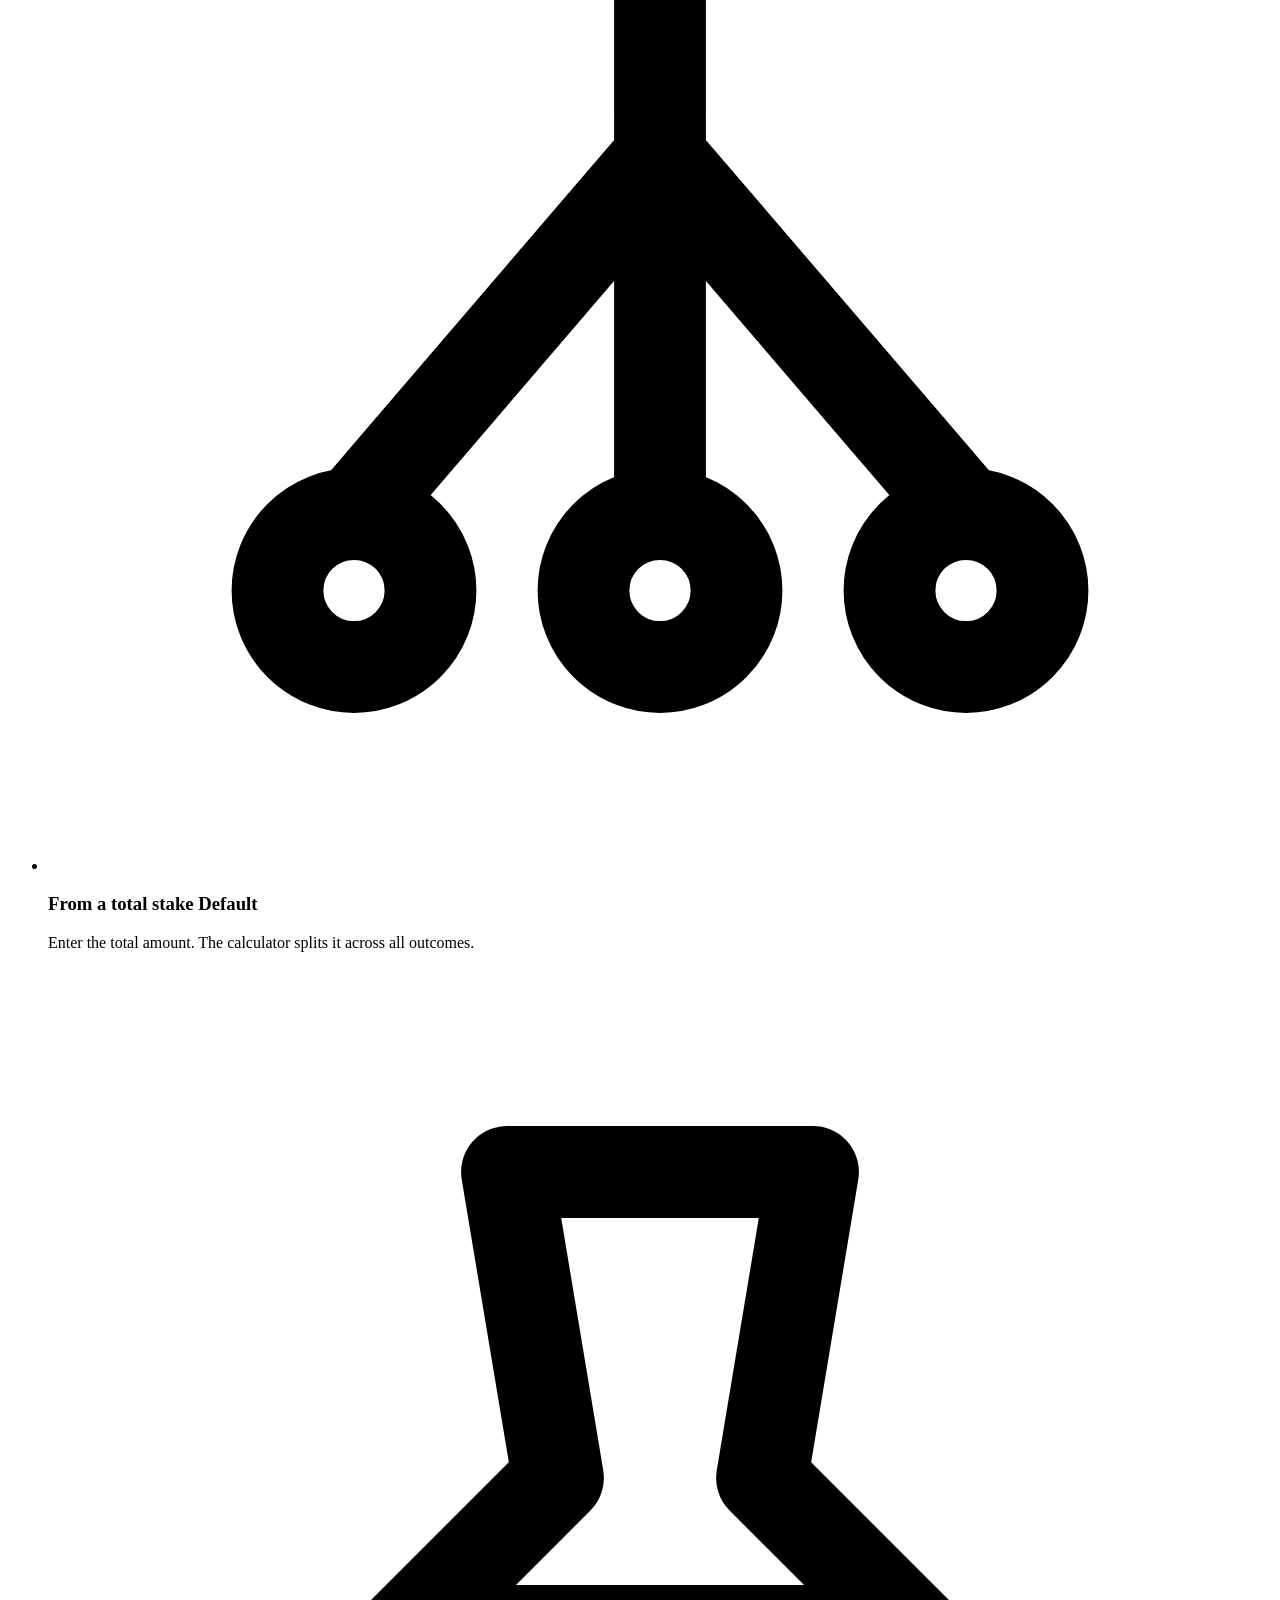
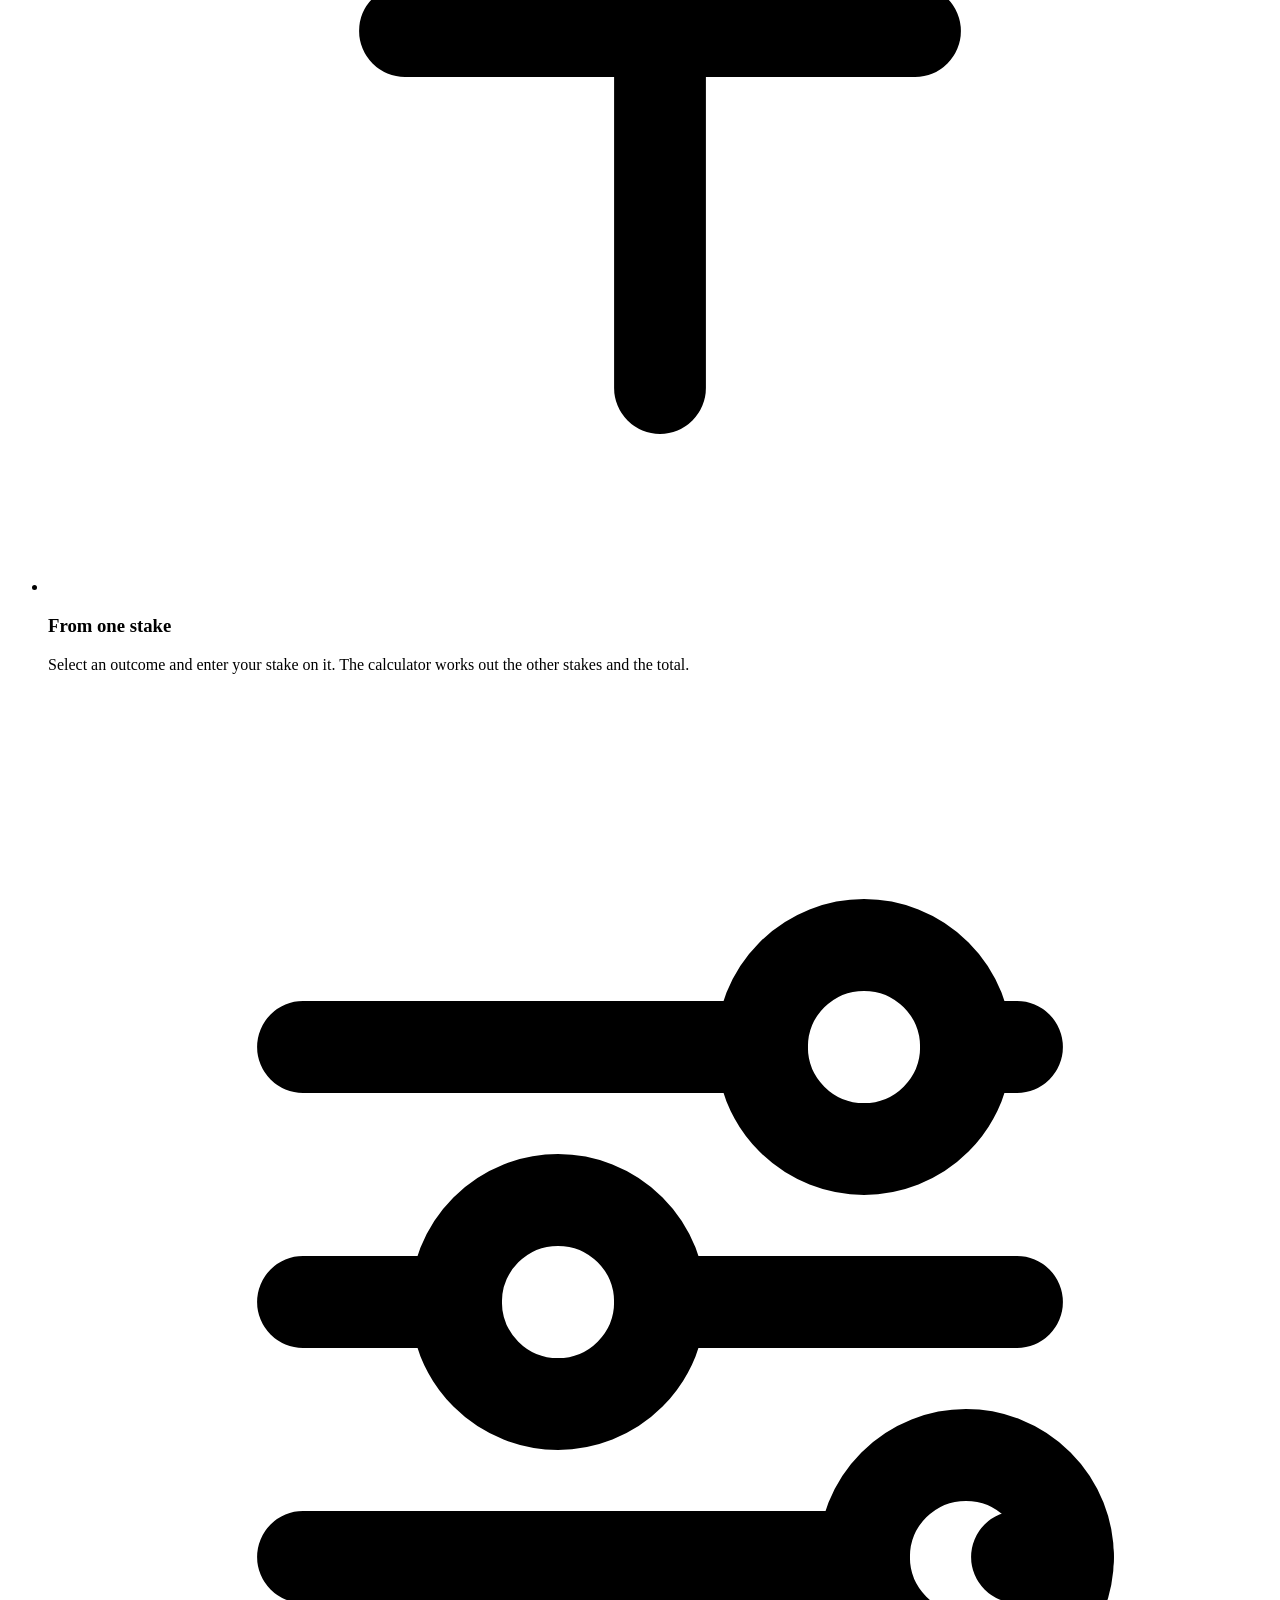
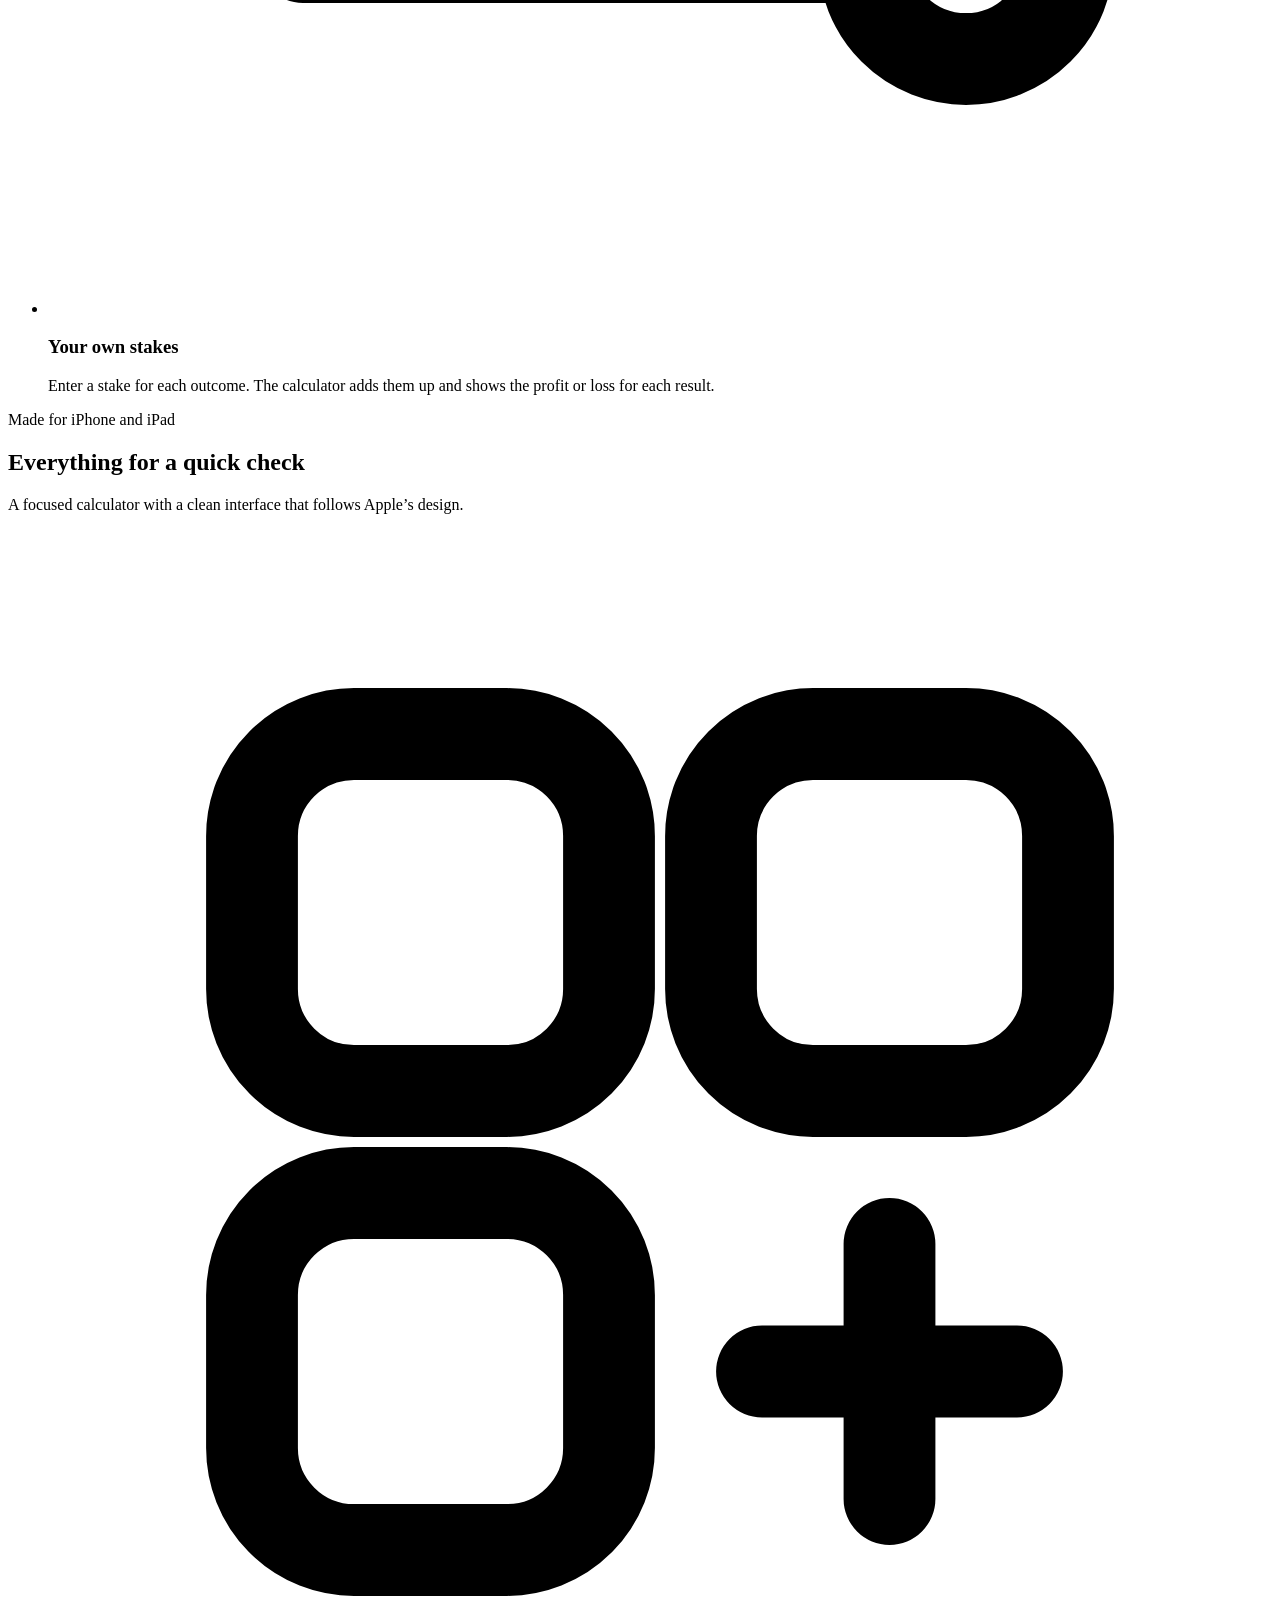
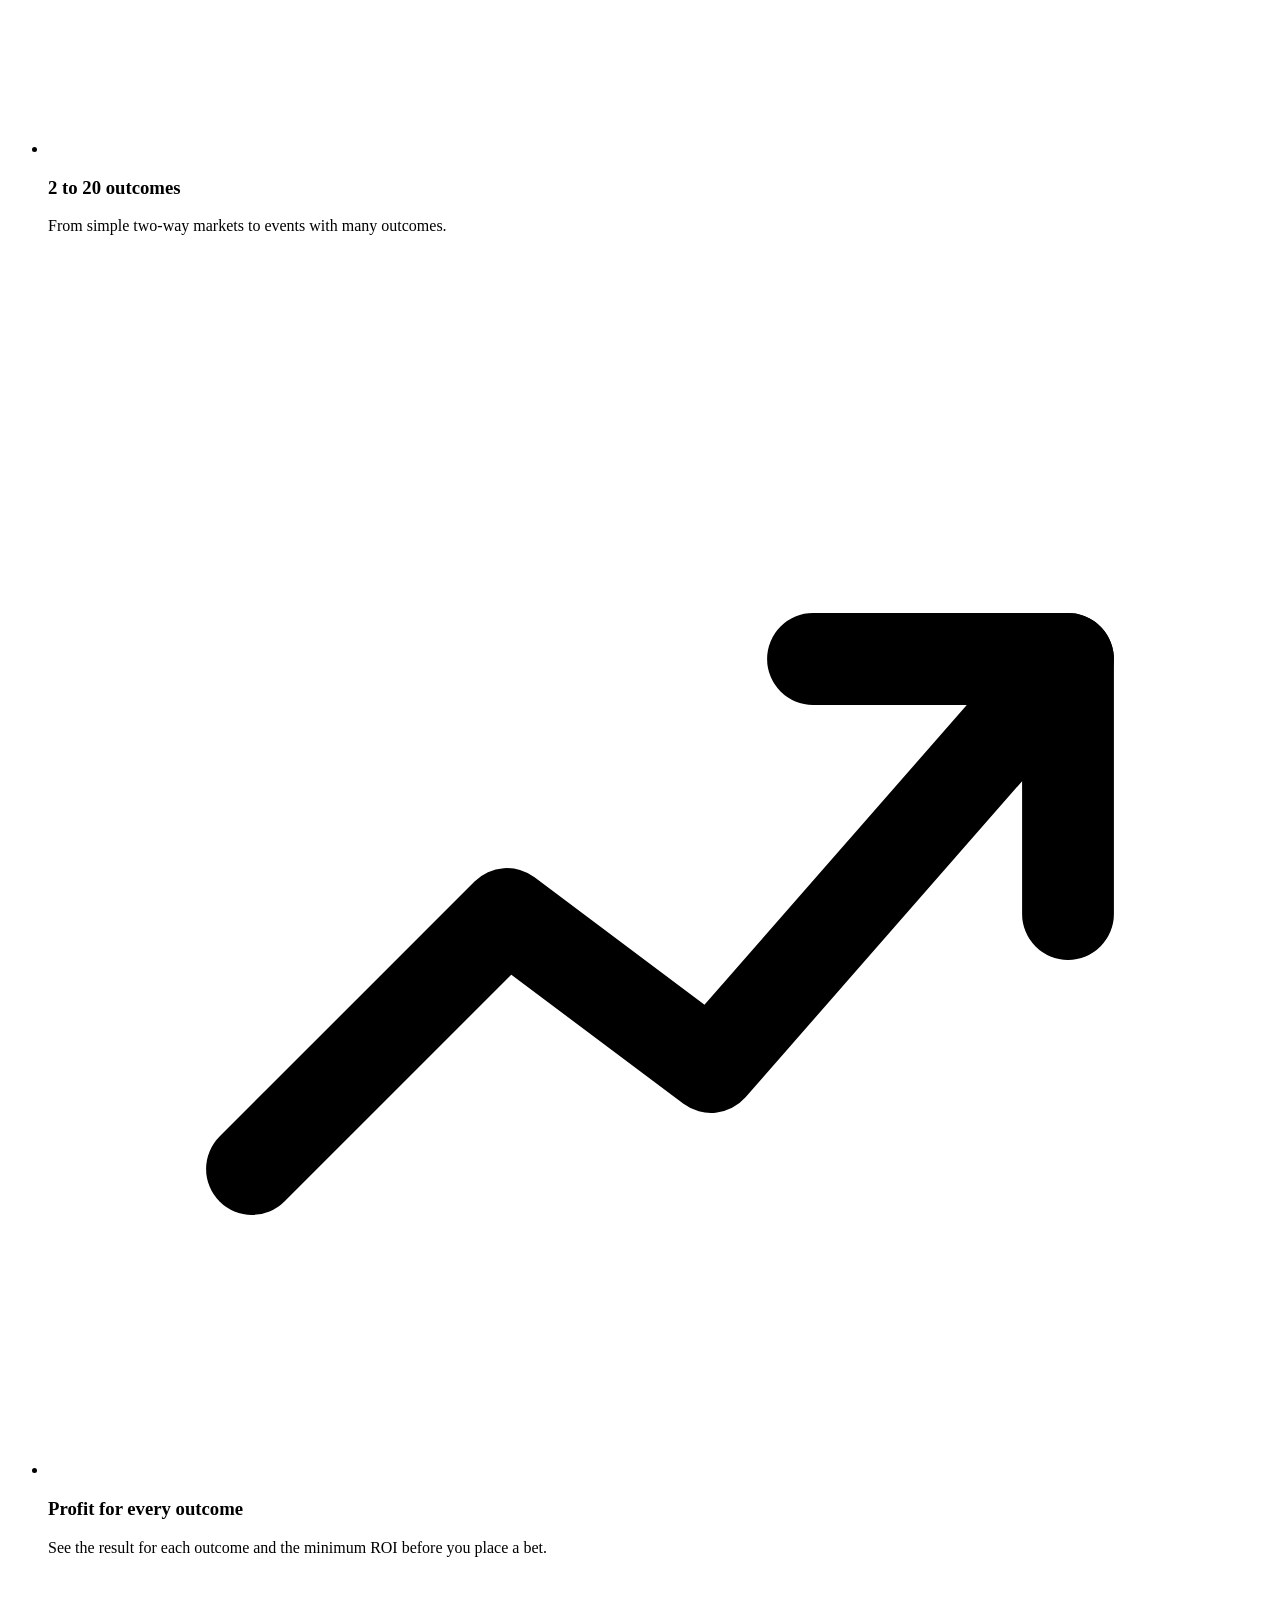
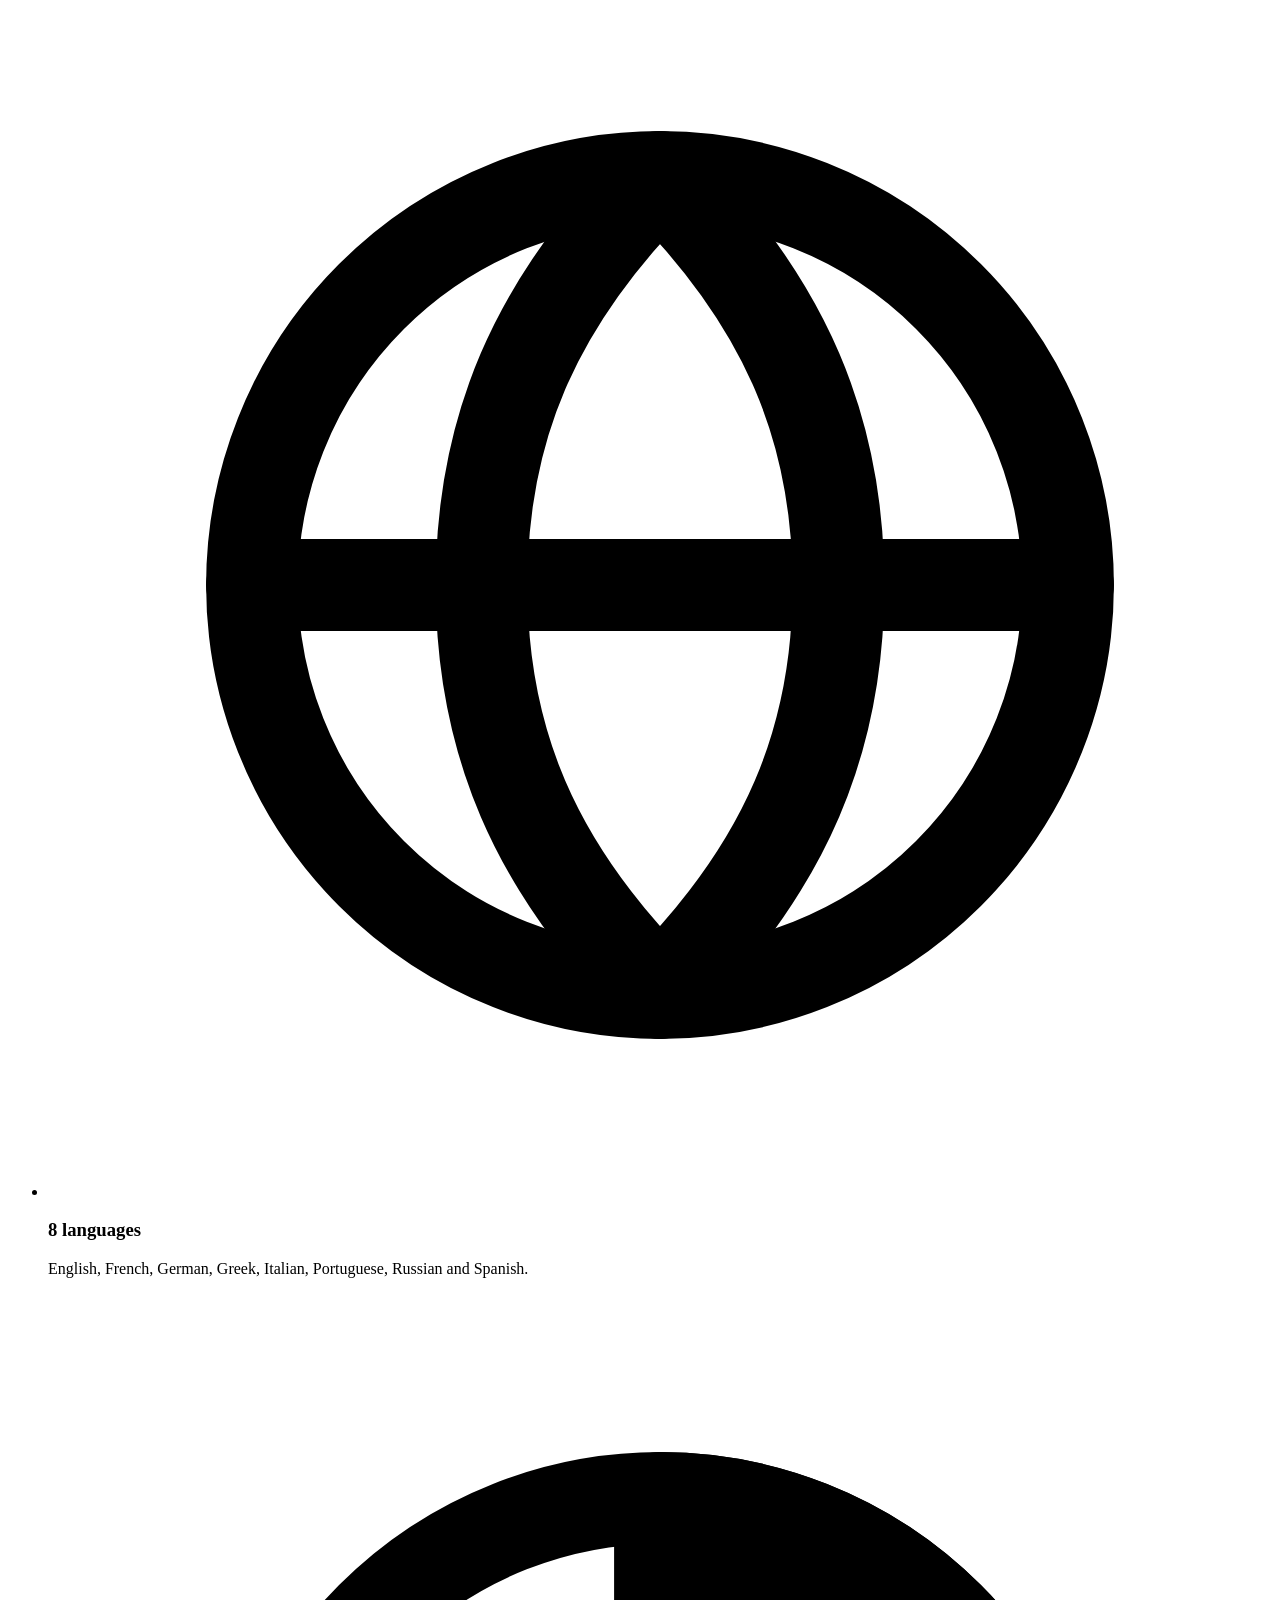
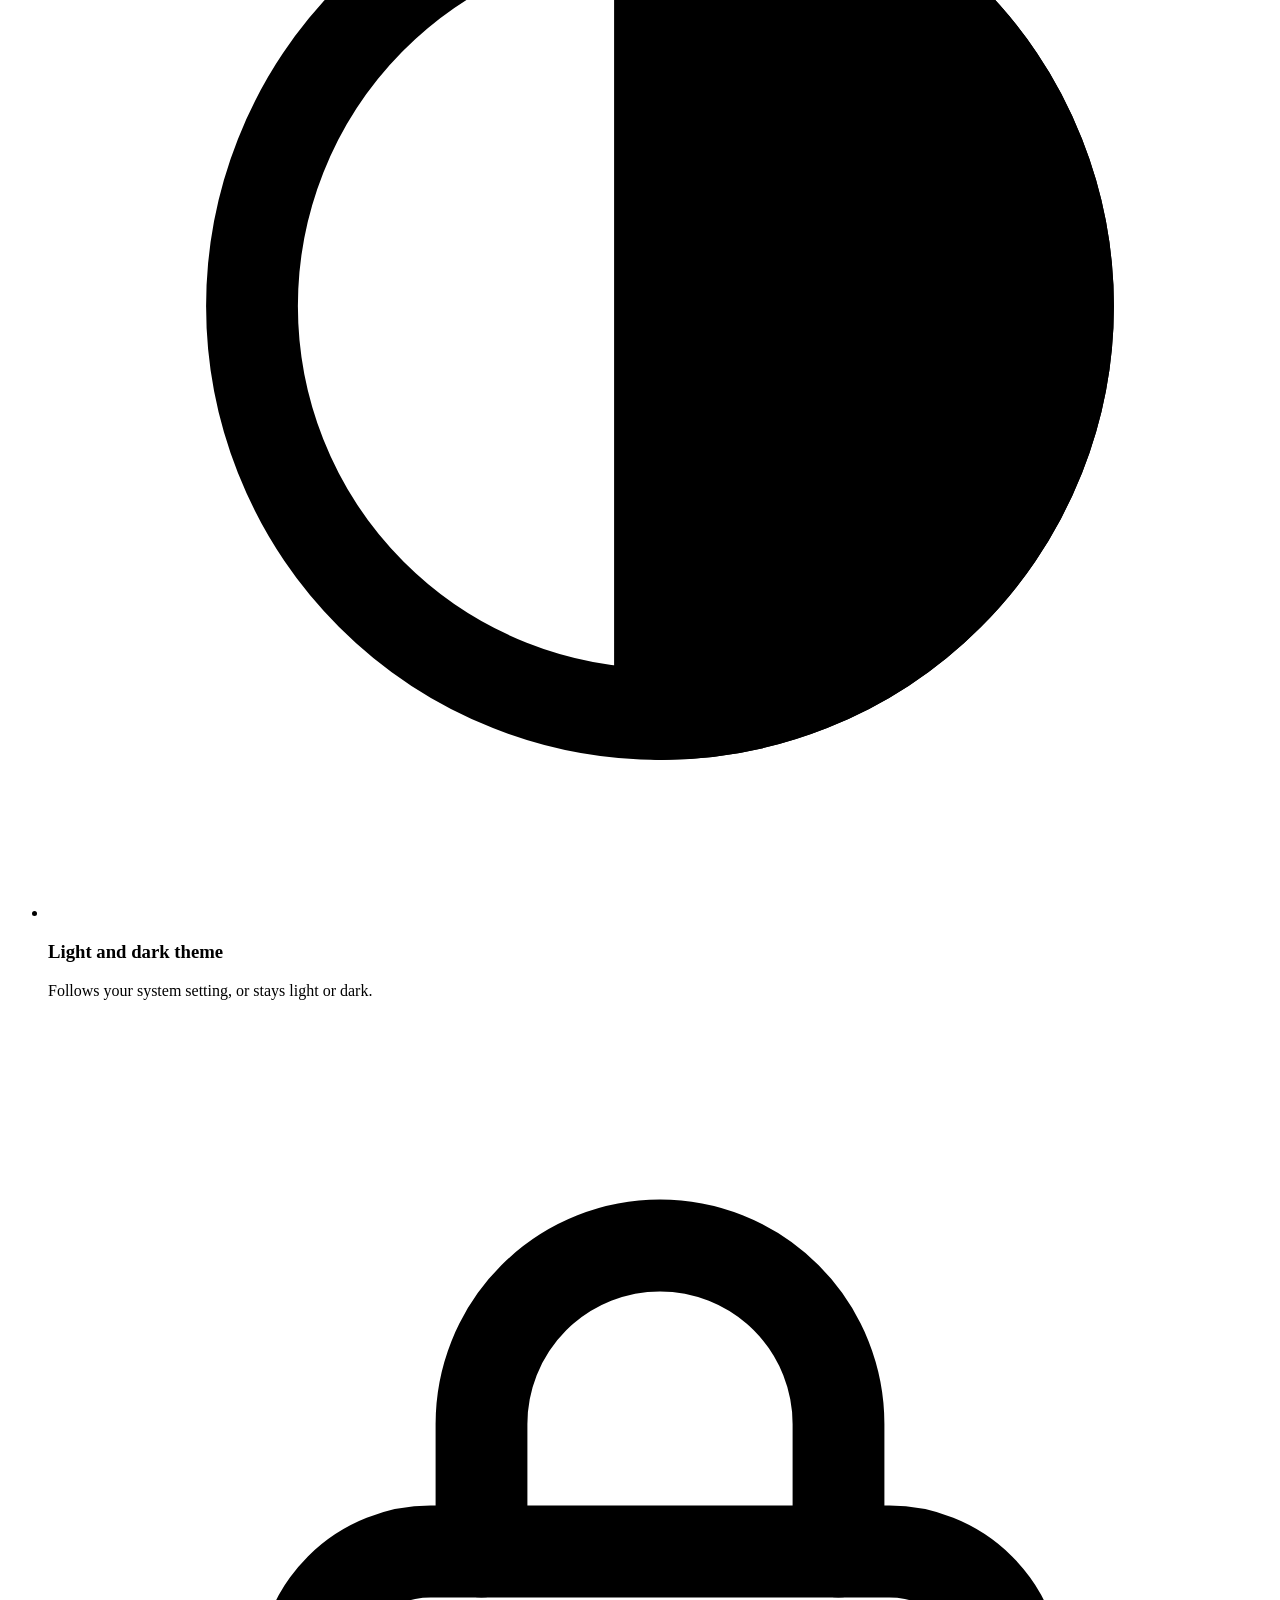
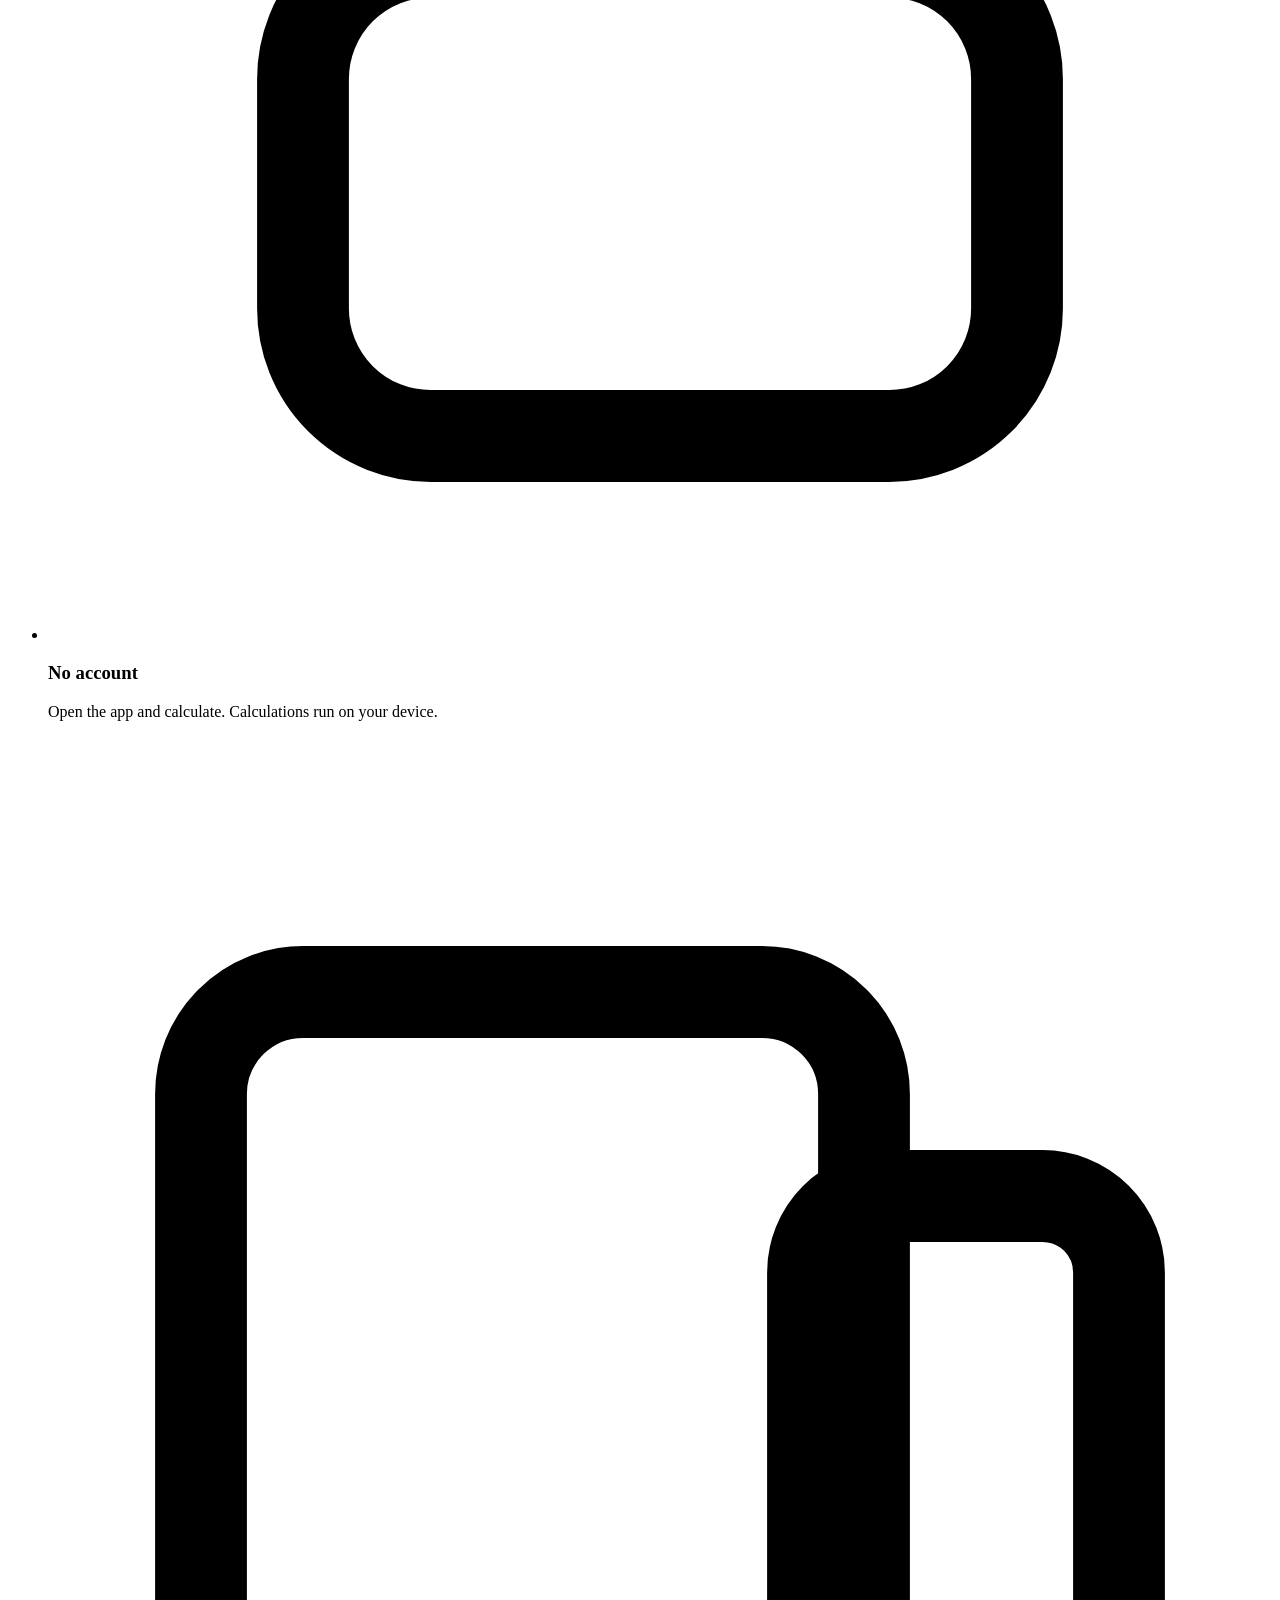
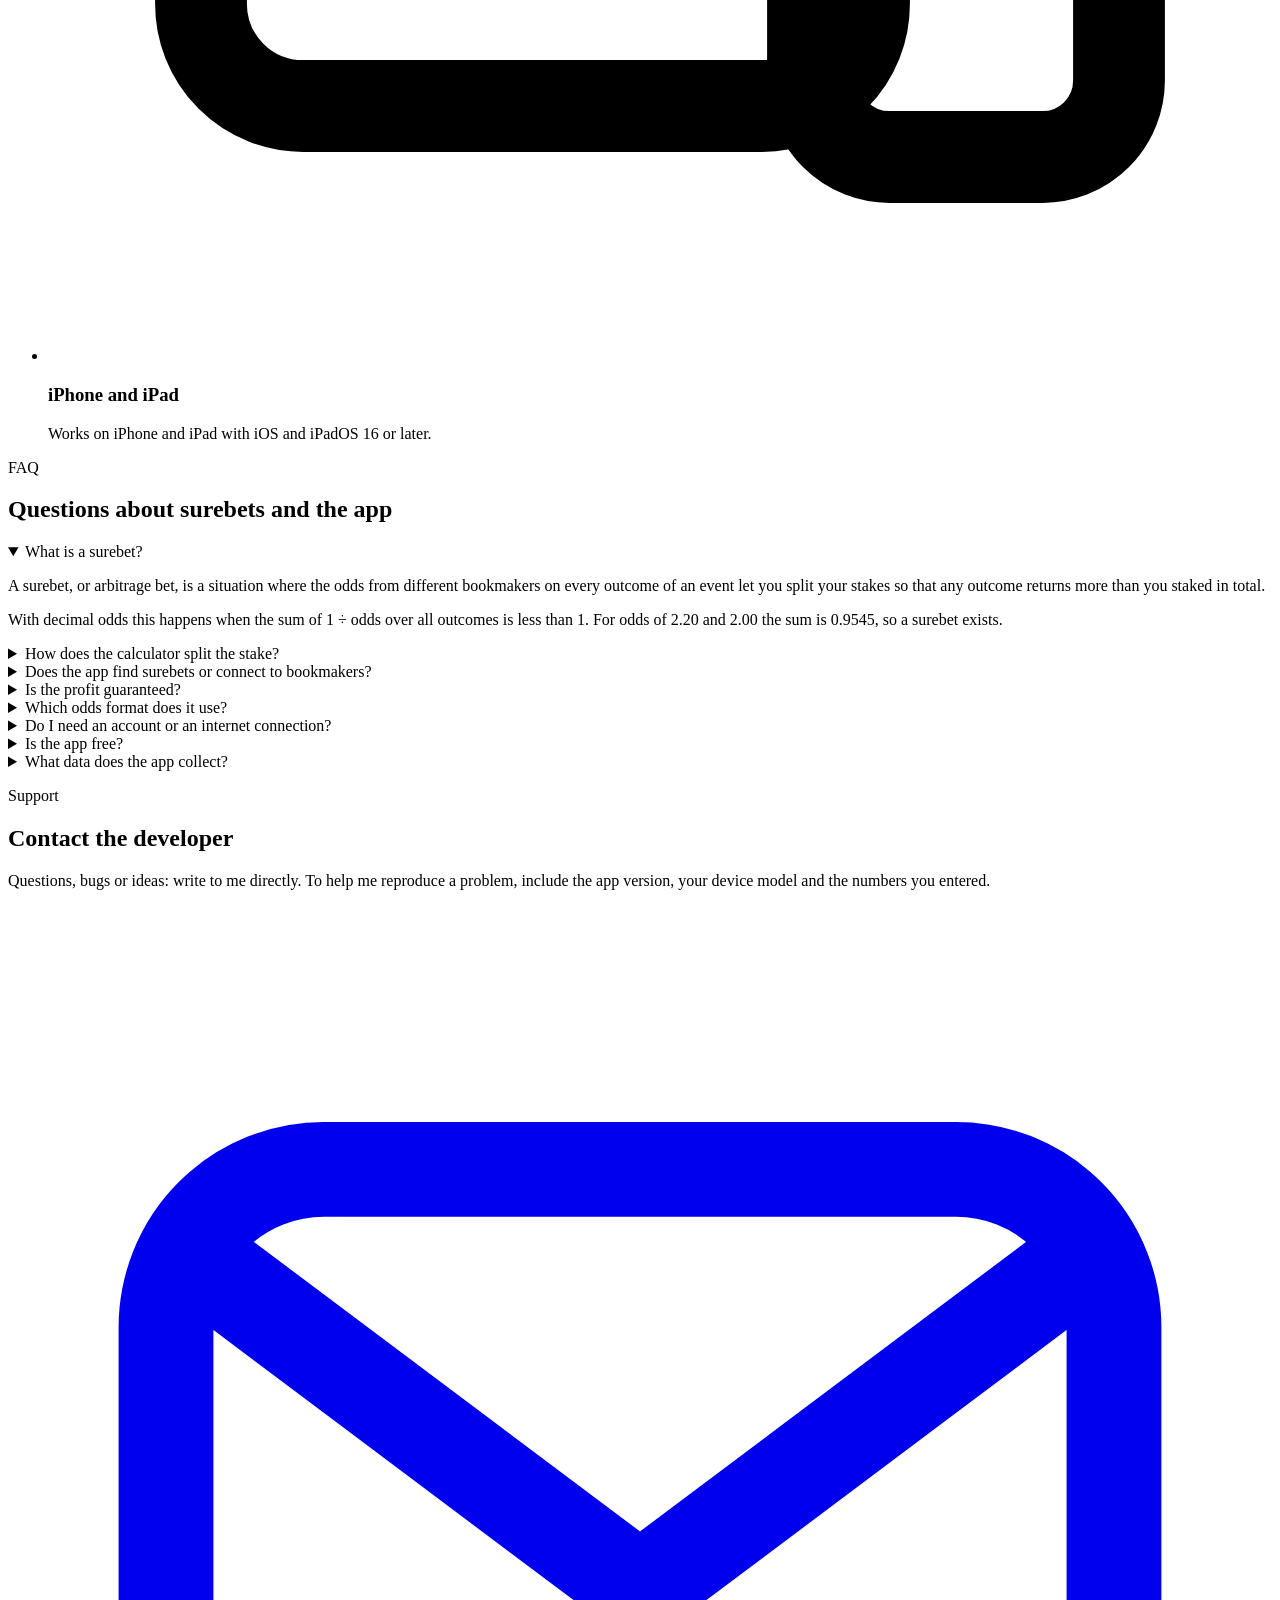
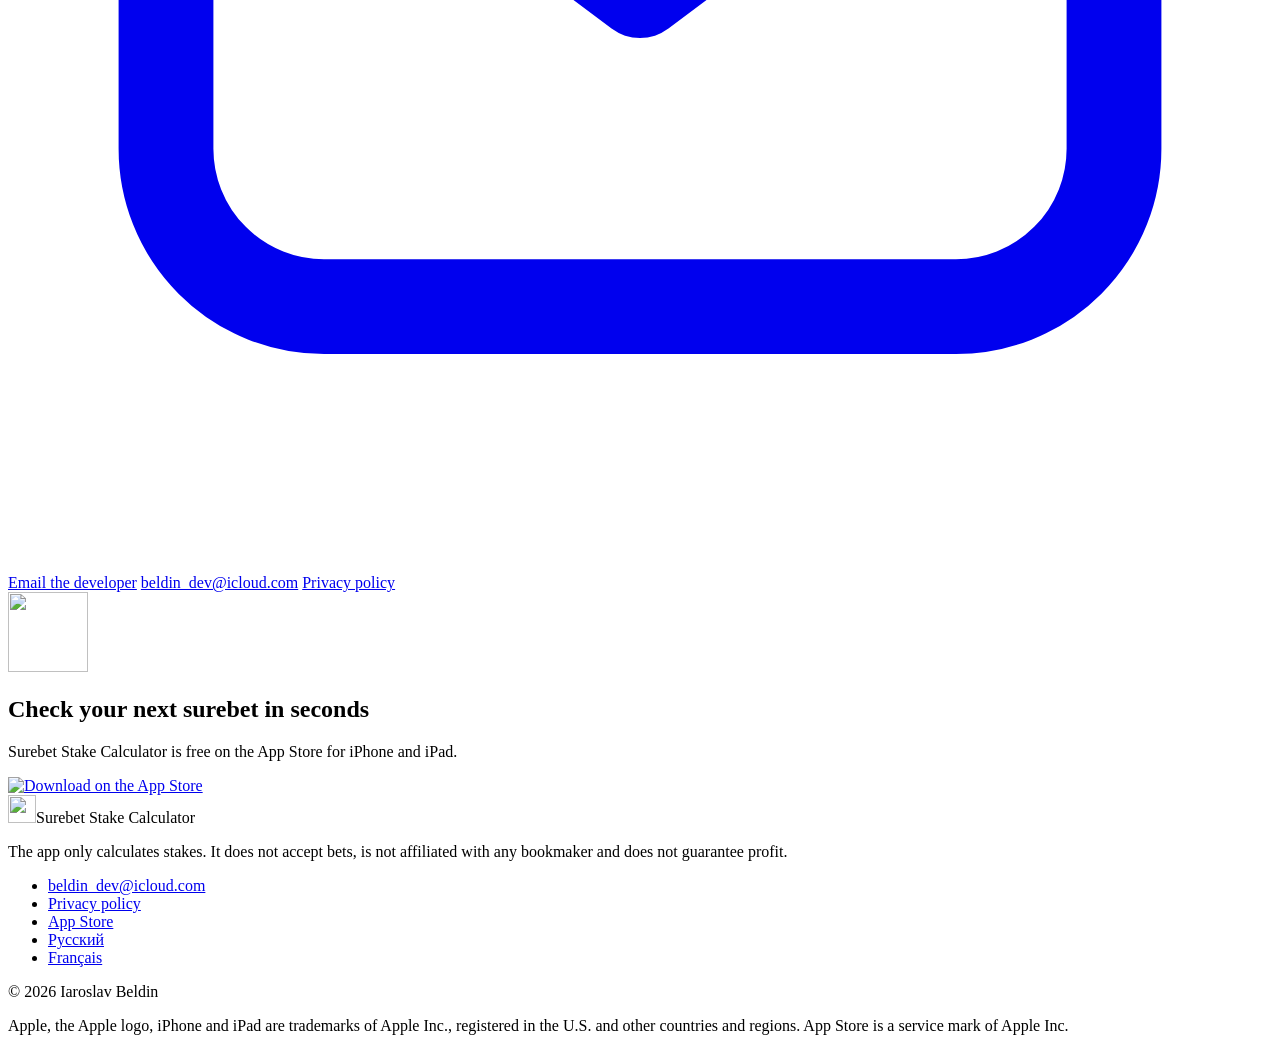
==== commit 37d046e6: "Redesign the support site as a landing page in EN, RU and FR - App Store badge is now the primary ac" ====
--- a/index.html
+++ b/index.html
@@ -2,128 +2,168 @@
 <html lang="en">
   <head>
     <meta charset="utf-8" />
-    <meta name="viewport" content="width=device-width,initial-scale=1" />
-    <title>
-      Surebet Stake Calculator — Arbitrage betting calculator for iPhone and
-      iPad
-    </title>
-    <meta
-      name="description"
-      content="Split your total stake across outcomes and compare potential profit or loss. Find Surebet Stake Calculator for iPhone and iPad on the App Store or contact the developer."
-    />
-    <link
-      rel="canonical"
-      href="https://iaroslaval.github.io/surebet-support/en/"
-    />
-    <link
-      rel="alternate"
-      hreflang="en"
-      href="https://iaroslaval.github.io/surebet-support/en/"
-    />
-    <link
-      rel="alternate"
-      hreflang="ru"
-      href="https://iaroslaval.github.io/surebet-support/ru/"
-    />
-    <link rel="icon" href="./assets/icon.png" />
-    <link rel="stylesheet" href="./assets/site.css?v=card1" />
+    <meta name="viewport" content="width=device-width, initial-scale=1, viewport-fit=cover" />
+    <title>Surebet Calculator for iPhone and iPad — Surebet Stake Calculator</title>
+    <meta name="description" content="Free surebet and arbitrage betting calculator for iPhone and iPad. Enter decimal odds for 2–20 outcomes to split your stake and see the profit and ROI for every outcome." />
+    <link rel="canonical" href="https://iaroslaval.github.io/surebet-support/en/" />
+    <link rel="alternate" hreflang="en" href="https://iaroslaval.github.io/surebet-support/en/" />
+    <link rel="alternate" hreflang="ru" href="https://iaroslaval.github.io/surebet-support/ru/" />
+    <link rel="alternate" hreflang="fr" href="https://iaroslaval.github.io/surebet-support/fr/" />
+    <link rel="alternate" hreflang="x-default" href="https://iaroslaval.github.io/surebet-support/en/" />
+    <meta name="apple-itunes-app" content="app-id=1667102550" />
+    <meta name="theme-color" content="#137a41" media="(prefers-color-scheme: light)" />
+    <meta name="theme-color" content="#0f5530" media="(prefers-color-scheme: dark)" />
+    <meta property="og:type" content="website" />
+    <meta property="og:site_name" content="Surebet Stake Calculator" />
+    <meta property="og:title" content="Surebet Stake Calculator — surebet calculator for iPhone and iPad" />
+    <meta property="og:description" content="Free surebet and arbitrage betting calculator for iPhone and iPad. Enter decimal odds for 2–20 outcomes to split your stake and see the profit and ROI for every outcome." />
+    <meta property="og:url" content="https://iaroslaval.github.io/surebet-support/en/" />
+    <meta property="og:image" content="https://iaroslaval.github.io/surebet-support/assets/og-en.jpg" />
+    <meta property="og:image:width" content="1200" />
+    <meta property="og:image:height" content="630" />
+    <meta property="og:locale" content="en_US" />
+    <meta property="og:locale:alternate" content="ru_RU" />
+    <meta property="og:locale:alternate" content="fr_FR" />
+    <meta name="twitter:card" content="summary_large_image" />
+    <link rel="icon" type="image/png" sizes="64x64" href="/surebet-support/assets/icon-64.png" />
+    <link rel="apple-touch-icon" href="/surebet-support/assets/icon.png" />
+    <link rel="stylesheet" href="/surebet-support/assets/site.css?v=4" />
+    <script type="application/ld+json">{"@context":"https://schema.org","@type":"MobileApplication","name":"Surebet Stake Calculator","description":"Surebet and arbitrage betting calculator: split a stake across 2–20 outcomes and see the profit and ROI for each.","operatingSystem":"iOS 16.0 or later, iPadOS 16.0 or later","applicationCategory":"FinanceApplication","inLanguage":"en","url":"https://iaroslaval.github.io/surebet-support/en/","downloadUrl":"https://apps.apple.com/app/id1667102550","installUrl":"https://apps.apple.com/app/id1667102550","image":"https://iaroslaval.github.io/surebet-support/assets/icon-256.png","screenshot":"https://iaroslaval.github.io/surebet-support/assets/iphone-en.webp","offers":{"@type":"Offer","price":"0","priceCurrency":"USD"},"author":{"@type":"Person","name":"Iaroslav Beldin","email":"mailto:beldin_dev@icloud.com"}}</script>
   </head>
   <body>
-    <header>
-      <div class="wrap bar">
-        <a class="brand" href="./en/"
-          ><img src="./assets/icon.png" alt="" width="36" height="36" />Surebet
-          Stake Calculator</a
-        >
-        <nav>
-          <a class="policy-nav" href="./en/privacy/">Privacy policy</a
-          ><span class="switch" role="group" aria-label="Language"
-            ><a lang="en" hreflang="en" href="./en/" aria-current="page">EN</a
-            ><a lang="ru" hreflang="ru" href="./ru/">RU</a></span
-          >
-        </nav>
+    <a class="skip" href="#main">Skip to content</a>
+    <header class="site-header">
+      <div class="wrap">
+        <a class="brand" href="/surebet-support/en/"><img src="/surebet-support/assets/icon-64.png" alt="" width="32" height="32" />Surebet Stake Calculator</a>
+        <nav class="site-nav" aria-label="Surebet Stake Calculator"><a href="#how">How it works</a><a href="#faq">FAQ</a><a href="#support">Support</a></nav>
+        <div class="lang" role="group" aria-label="Language"><a href="/surebet-support/en/" lang="en" hreflang="en" title="English" aria-current="page">EN</a><a href="/surebet-support/ru/" lang="ru" hreflang="ru" title="Русский">RU</a><a href="/surebet-support/fr/" lang="fr" hreflang="fr" title="Français">FR</a></div>
       </div>
     </header>
-    <main class="wrap">
+    <main id="main">
       <section class="hero">
-        <div class="intro">
-          <h1>Surebet <span>Stake Calculator</span></h1>
-          <p>
-            An arbitrage betting calculator for iPhone and iPad. Enter the odds
-            and your total stake to see how much to stake on each outcome and
-            your potential profit or loss.
-          </p>
-          <div class="actions">
-            <a class="button" href="mailto:beldin_dev@icloud.com"
-              >Email the developer</a
-            ><a
-              class="store-link"
-              href="https://apps.apple.com/app/id1667102550"
-              >App Store</a
-            >
+        <div class="wrap hero-grid">
+          <div class="hero-copy">
+            <img class="hero-icon" src="/surebet-support/assets/icon-256.png" alt="" width="72" height="72" />
+            <p class="eyebrow">Free for iPhone and iPad</p>
+            <h1>Surebet and arbitrage betting calculator</h1>
+            <p class="lead">Enter the odds and your total stake. The app splits the stake across the outcomes and shows your profit whichever one wins.</p>
+            <div class="cta">
+              <a class="store-badge" href="https://apps.apple.com/app/id1667102550?ct=website-en"><picture><img src="/surebet-support/assets/badges/en-black.svg" alt="Download on the App Store" width="162" height="54" /></picture></a>
+              <ul class="facts"><li>Free</li><li>iOS 16 or later</li><li>No account</li></ul>
+            </div>
+          </div>
+          <figure class="hero-visual">
+            <div class="device-stage">
+              <div class="device device-iphone"><span class="hardware"><picture><img src="/surebet-support/assets/iphone-en.webp?v=4" alt="Surebet Stake Calculator on iPhone: two outcomes and a 5% return" width="720" height="1566" decoding="async" /></picture></span></div>
+              <div class="device device-mini"><span class="hardware"><picture><img src="/surebet-support/assets/mini-en.webp?v=4" alt="The calculator on iPad mini in landscape" width="1380" height="901" loading="lazy" decoding="async" /></picture></span></div>
+              <div class="device device-duo"><span class="hardware"><picture><img src="/surebet-support/assets/duo-en.webp?v=4" alt="The calculator on an unfolded iPhone Duo with a 4.76% return" width="1426" height="1003" loading="lazy" decoding="async" /></picture></span></div>
+            </div>
+          </figure>
+        </div>
+      </section>
+
+      <section class="section" id="how" aria-labelledby="how-title">
+        <div class="wrap how">
+          <div>
+            <div class="section-head">
+              <p class="kicker">How it works</p>
+              <h2 id="how-title">Split a stake in three steps</h2>
+              <p>The same calculation a spreadsheet would do, without the spreadsheet.</p>
+            </div>
+            <ol class="steps"><li><h3>Choose 2 to 20 outcomes</h3><p>Set how many outcomes the event has: a tennis match has two, a football match has three.</p></li><li><h3>Enter the decimal odds</h3><p>Type each bookmaker’s odds for its outcome. The result updates as you type.</p></li><li><h3>Enter your total stake</h3><p>The calculator splits it so every outcome returns about the same payout, and shows the profit and ROI.</p></li></ol>
+          </div>
+          <figure class="calc">
+            <figcaption class="calc-title">Example: two outcomes, total stake 1,000</figcaption>
+            <dl class="calc-total">
+              <dt>Total stake</dt><dd><span class="field">1,000</span></dd>
+              <dt>Min. ROI</dt><dd><span class="field field-good">4.76%</span></dd>
+            </dl>
+            <table class="calc-table">
+              <caption>Example: two outcomes, total stake 1,000</caption>
+              <colgroup><col class="n" /><col /><col /><col /></colgroup>
+              <thead><tr><td></td><th scope="col">Odds</th><th scope="col">Stake</th><th scope="col">Profit</th></tr></thead>
+              <tbody><tr><th scope="row"><span class="outcome-no" aria-label="Outcome 1">1</span></th><td><span class="field">2.20</span></td><td><span class="field field-out">476.19</span></td><td><span class="field field-good">47.62</span></td></tr><tr><th scope="row"><span class="outcome-no" aria-label="Outcome 2">2</span></th><td><span class="field">2.00</span></td><td><span class="field field-out">523.81</span></td><td><span class="field field-good">47.62</span></td></tr></tbody>
+            </table>
+            <p class="calc-note">Whichever outcome wins, the payout is <strong>1,047.62</strong>: a profit of 47.62, or 4.76% of the total stake.</p>
+          </figure>
+        </div>
+      </section>
+
+      <section class="section section-alt" id="modes" aria-labelledby="modes-title">
+        <div class="wrap">
+          <div class="section-head">
+            <p class="kicker">Calculation modes</p>
+            <h2 id="modes-title">Three ways to calculate</h2>
+            <p>Pick the mode that matches how you place bets. You can switch at any time.</p>
+          </div>
+          <ul class="cards cards-3"><li class="card"><span class="card-icon"><svg viewBox="0 0 24 24" fill="none" stroke="currentColor" stroke-width="1.8" stroke-linecap="round" stroke-linejoin="round" aria-hidden="true"><path d="M4 6h16M12 6v4M12 10l-6 7M12 10v7M12 10l6 7"/><circle cx="6" cy="18.5" r="1.5"/><circle cx="12" cy="18.5" r="1.5"/><circle cx="18" cy="18.5" r="1.5"/></svg></span><h3>From a total stake <span class="tag">Default</span></h3><p>Enter the total amount. The calculator splits it across all outcomes.</p></li><li class="card"><span class="card-icon"><svg viewBox="0 0 24 24" fill="none" stroke="currentColor" stroke-width="1.8" stroke-linecap="round" stroke-linejoin="round" aria-hidden="true"><path d="M9 4h6l-1 6 3 3H7l3-3-1-6zM12 13v7"/></svg></span><h3>From one stake</h3><p>Select an outcome and enter your stake on it. The calculator works out the other stakes and the total.</p></li><li class="card"><span class="card-icon"><svg viewBox="0 0 24 24" fill="none" stroke="currentColor" stroke-width="1.8" stroke-linecap="round" stroke-linejoin="round" aria-hidden="true"><path d="M5 7h9M18 7h1M5 12h3M12 12h7M5 17h11M20 17h-1"/><circle cx="16" cy="7" r="2"/><circle cx="10" cy="12" r="2"/><circle cx="18" cy="17" r="2"/></svg></span><h3>Your own stakes</h3><p>Enter a stake for each outcome. The calculator adds them up and shows the profit or loss for each result.</p></li></ul>
+        </div>
+      </section>
+
+      <section class="section" id="features" aria-labelledby="features-title">
+        <div class="wrap">
+          <div class="section-head">
+            <p class="kicker">Made for iPhone and iPad</p>
+            <h2 id="features-title">Everything for a quick check</h2>
+            <p>A focused calculator with a clean interface that follows Apple’s design.</p>
+          </div>
+          <ul class="cards cards-3"><li class="card"><span class="card-icon"><svg viewBox="0 0 24 24" fill="none" stroke="currentColor" stroke-width="1.8" stroke-linecap="round" stroke-linejoin="round" aria-hidden="true"><rect x="4" y="4" width="7" height="7" rx="2"/><rect x="13" y="4" width="7" height="7" rx="2"/><rect x="4" y="13" width="7" height="7" rx="2"/><path d="M16.5 14v5M14 16.5h5"/></svg></span><h3>2 to 20 outcomes</h3><p>From simple two-way markets to events with many outcomes.</p></li><li class="card"><span class="card-icon"><svg viewBox="0 0 24 24" fill="none" stroke="currentColor" stroke-width="1.8" stroke-linecap="round" stroke-linejoin="round" aria-hidden="true"><path d="M4 18l5-5 4 3 7-8"/><path d="M15 8h5v5"/></svg></span><h3>Profit for every outcome</h3><p>See the result for each outcome and the minimum ROI before you place a bet.</p></li><li class="card"><span class="card-icon"><svg viewBox="0 0 24 24" fill="none" stroke="currentColor" stroke-width="1.8" stroke-linecap="round" stroke-linejoin="round" aria-hidden="true"><circle cx="12" cy="12" r="8"/><path d="M4 12h16M12 4c2.5 2.5 3.5 5 3.5 8s-1 5.5-3.5 8c-2.5-2.5-3.5-5-3.5-8s1-5.5 3.5-8z"/></svg></span><h3>8 languages</h3><p>English, French, German, Greek, Italian, Portuguese, Russian and Spanish.</p></li><li class="card"><span class="card-icon"><svg viewBox="0 0 24 24" fill="none" stroke="currentColor" stroke-width="1.8" stroke-linecap="round" stroke-linejoin="round" aria-hidden="true"><circle cx="12" cy="12" r="8"/><path d="M12 4a8 8 0 0 1 0 16z" fill="currentColor"/></svg></span><h3>Light and dark theme</h3><p>Follows your system setting, or stays light or dark.</p></li><li class="card"><span class="card-icon"><svg viewBox="0 0 24 24" fill="none" stroke="currentColor" stroke-width="1.8" stroke-linecap="round" stroke-linejoin="round" aria-hidden="true"><rect x="5" y="10.5" width="14" height="9.5" rx="2.5"/><path d="M8.5 10.5V8a3.5 3.5 0 0 1 7 0v2.5"/></svg></span><h3>No account</h3><p>Open the app and calculate. Calculations run on your device.</p></li><li class="card"><span class="card-icon"><svg viewBox="0 0 24 24" fill="none" stroke="currentColor" stroke-width="1.8" stroke-linecap="round" stroke-linejoin="round" aria-hidden="true"><rect x="3" y="5" width="13" height="14" rx="2"/><rect x="15" y="9" width="6" height="11" rx="1.5"/></svg></span><h3>iPhone and iPad</h3><p>Works on iPhone and iPad with iOS and iPadOS 16 or later.</p></li></ul>
+        </div>
+      </section>
+
+      <section class="section section-alt" id="faq" aria-labelledby="faq-title">
+        <div class="wrap faq-layout">
+          <div class="section-head">
+            <p class="kicker">FAQ</p>
+            <h2 id="faq-title">Questions about surebets and the app</h2>
+          </div>
+          <div class="faq"><details open><summary>What is a surebet?</summary><div><p>A surebet, or arbitrage bet, is a situation where the odds from different bookmakers on every outcome of an event let you split your stakes so that any outcome returns more than you staked in total.</p><p>With decimal odds this happens when the sum of 1 ÷ odds over all outcomes is less than 1. For odds of 2.20 and 2.00 the sum is 0.9545, so a surebet exists.</p></div></details><details><summary>How does the calculator split the stake?</summary><div><p>In total-stake mode each outcome gets a share proportional to 1 ÷ its odds, so the payouts come out almost equal. Stakes are rounded to cents.</p><p>Min. ROI is the result for the least profitable outcome as a percentage of the total stake. In the example above it is 1 ÷ 0.9545 − 1 ≈ 4.76%.</p></div></details><details><summary>Does the app find surebets or connect to bookmakers?</summary><div><p>No. The app does not fetch live odds, connect to bookmakers or detect arbitrage automatically. It calculates the result from the numbers you enter, so you can check an opportunity quickly.</p></div></details><details><summary>Is the profit guaranteed?</summary><div><p>No. Odds can change before your bet is accepted, bookmakers can limit or void bets, and payouts can be rounded. Check each bookmaker’s rules before betting.</p><p>Betting is for adults only and is not legal everywhere. The app is rated 17+ on the App Store.</p></div></details><details><summary>Which odds format does it use?</summary><div><p>Decimal odds, such as 2.20 or 1.85. Enter them with a dot or a comma: the app uses your device’s number format.</p></div></details><details><summary>Do I need an account or an internet connection?</summary><div><p>No account is needed. Calculations run on your device, so the calculator works without a connection.</p></div></details><details><summary>Is the app free?</summary><div><p>Yes. Surebet Stake Calculator is free on the App Store.</p></div></details><details><summary>What data does the app collect?</summary><div><p>The app uses Firebase and AppMetrica for usage statistics and crash reports. Calculation events do not include the odds or stakes you enter. Details are in the <a href="/surebet-support/en/privacy/">privacy policy</a>.</p></div></details></div>
+        </div>
+      </section>
+
+      <section class="section" id="support" aria-labelledby="support-title">
+        <div class="wrap">
+          <div class="support">
+            <div>
+              <p class="kicker">Support</p>
+              <h2 id="support-title">Contact the developer</h2>
+              <p>Questions, bugs or ideas: write to me directly. To help me reproduce a problem, include the app version, your device model and the numbers you entered.</p>
+            </div>
+            <div class="support-actions">
+              <a class="button" href="mailto:beldin_dev@icloud.com"><svg viewBox="0 0 24 24" fill="none" stroke="currentColor" stroke-width="1.8" stroke-linecap="round" stroke-linejoin="round" aria-hidden="true"><rect x="3" y="5" width="18" height="14" rx="3"/><path d="M4 7l8 6 8-6"/></svg>Email the developer</a>
+              <a class="mail" href="mailto:beldin_dev@icloud.com">beldin_dev@icloud.com</a>
+              <a href="/surebet-support/en/privacy/">Privacy policy</a>
+            </div>
           </div>
         </div>
-        <figure class="devices">
-          <div class="device-stage">
-            <div class="device device-iphone">
-              <span class="hardware"
-                ><img src="./assets/iphone-en.webp" alt="Calculator on iPhone"
-              /></span>
-            </div>
-            <div class="device device-mini">
-              <span class="hardware"
-                ><img
-                  src="./assets/mini-en.webp"
-                  alt="A 5% return on iPad mini in landscape"
-              /></span>
-            </div>
-            <div class="device device-duo">
-              <span class="hardware"
-                ><img
-                  src="./assets/duo-en.webp"
-                  alt="A 4.76% return on unfolded iPhone Duo"
-              /></span>
-            </div>
+      </section>
+
+      <section class="section section-alt" aria-labelledby="final-title">
+        <div class="wrap final">
+          <img class="app-icon" src="/surebet-support/assets/icon-256.png" alt="" width="80" height="80" loading="lazy" />
+          <h2 id="final-title">Check your next surebet in seconds</h2>
+          <p>Surebet Stake Calculator is free on the App Store for iPhone and iPad.</p>
+          <a class="store-badge" href="https://apps.apple.com/app/id1667102550?ct=website-en"><picture><source media="(prefers-color-scheme: dark)" srcset="/surebet-support/assets/badges/en-white.svg" /><img src="/surebet-support/assets/badges/en-black.svg" alt="Download on the App Store" width="162" height="54" loading="lazy" /></picture></a>
+        </div>
+      </section>
+    </main>
+    <footer class="site-footer">
+      <div class="wrap">
+        <div class="footer-grid">
+          <div>
+            <div class="footer-brand"><img src="/surebet-support/assets/icon-64.png" alt="" width="28" height="28" loading="lazy" />Surebet Stake Calculator</div>
+            <p>The app only calculates stakes. It does not accept bets, is not affiliated with any bookmaker and does not guarantee profit.</p>
           </div>
-        </figure>
-      </section>
-      <div class="details">
-        <section class="modes">
-          <h2>Ways to use the calculator</h2>
-          <details>
-            <summary>Distribute a total stake</summary>
-            <p>
-              Enter decimal odds for 2–20 outcomes and the total amount to
-              allocate. Read the stake and result for each outcome.
-            </p>
-          </details>
-          <details>
-            <summary>Keep one stake fixed</summary>
-            <p>
-              Enter the amount for one outcome. The calculator works out the
-              stakes for the remaining outcomes and the total required.
-            </p>
-          </details>
-          <details>
-            <summary>Compare your own stakes</summary>
-            <p>
-              Enter the stakes yourself and compare the profit or loss for each
-              possible outcome.
-            </p>
-          </details>
-        </section>
-        <section class="compat">
-          <h2>Compatible devices</h2>
-          <p>iPhone with iOS 16 or later<br />iPad with iPadOS 16 or later</p>
-        </section>
-      </div>
-    </main>
-    <footer>
-      <div class="wrap">
-        <span>Iaroslav Beldin</span>
-        <div>
-          <a href="mailto:beldin_dev@icloud.com">beldin_dev@icloud.com</a
-          ><a href="./en/privacy/">Privacy policy</a>
+          <ul class="footer-links">
+            <li><a href="mailto:beldin_dev@icloud.com">beldin_dev@icloud.com</a></li>
+            <li><a href="/surebet-support/en/privacy/">Privacy policy</a></li>
+            <li><a href="https://apps.apple.com/app/id1667102550?ct=website-en">App Store</a></li>
+            <li><a href="/surebet-support/ru/" lang="ru" hreflang="ru">Русский</a></li><li><a href="/surebet-support/fr/" lang="fr" hreflang="fr">Français</a></li>
+          </ul>
+        </div>
+        <div class="fineprint">
+          <p>© 2026 Iaroslav Beldin</p>
+          <p>Apple, the Apple logo, iPhone and iPad are trademarks of Apple Inc., registered in the U.S. and other countries and regions. App Store is a service mark of Apple Inc.</p>
         </div>
       </div>
     </footer>
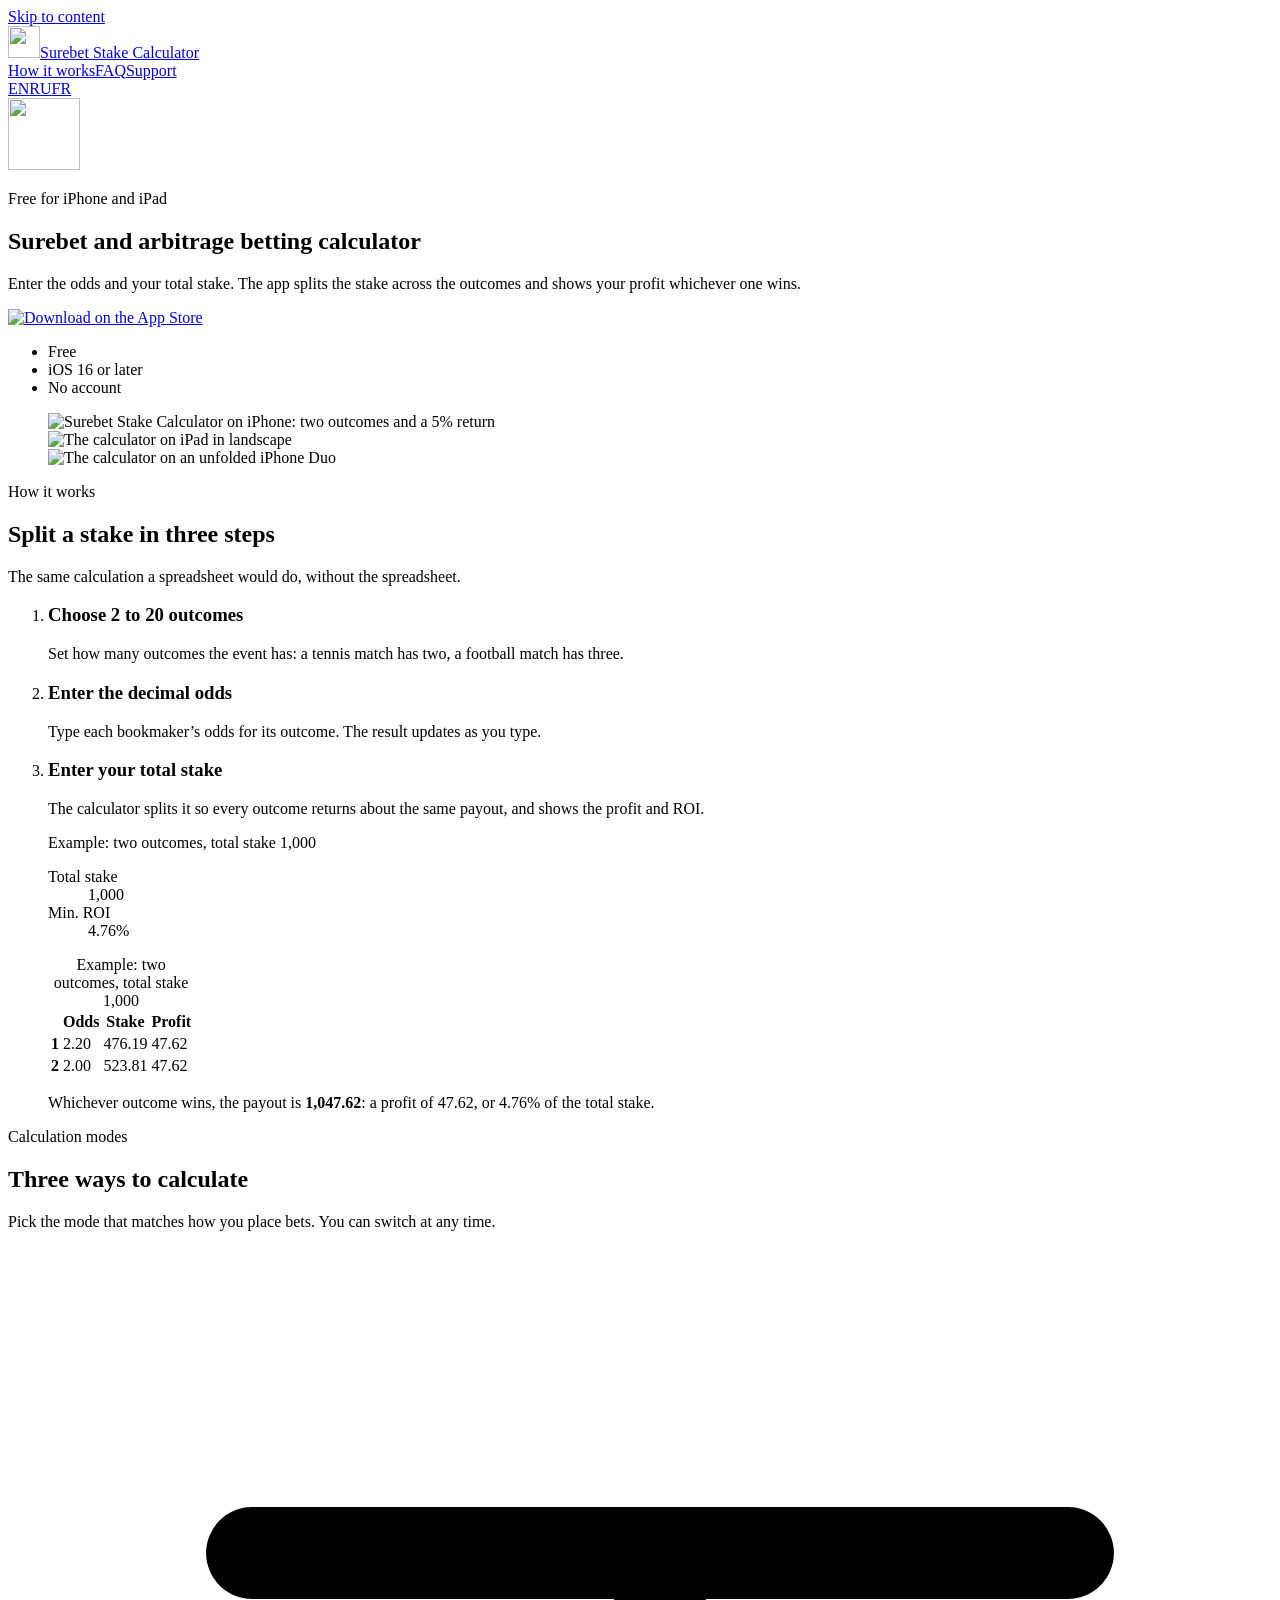
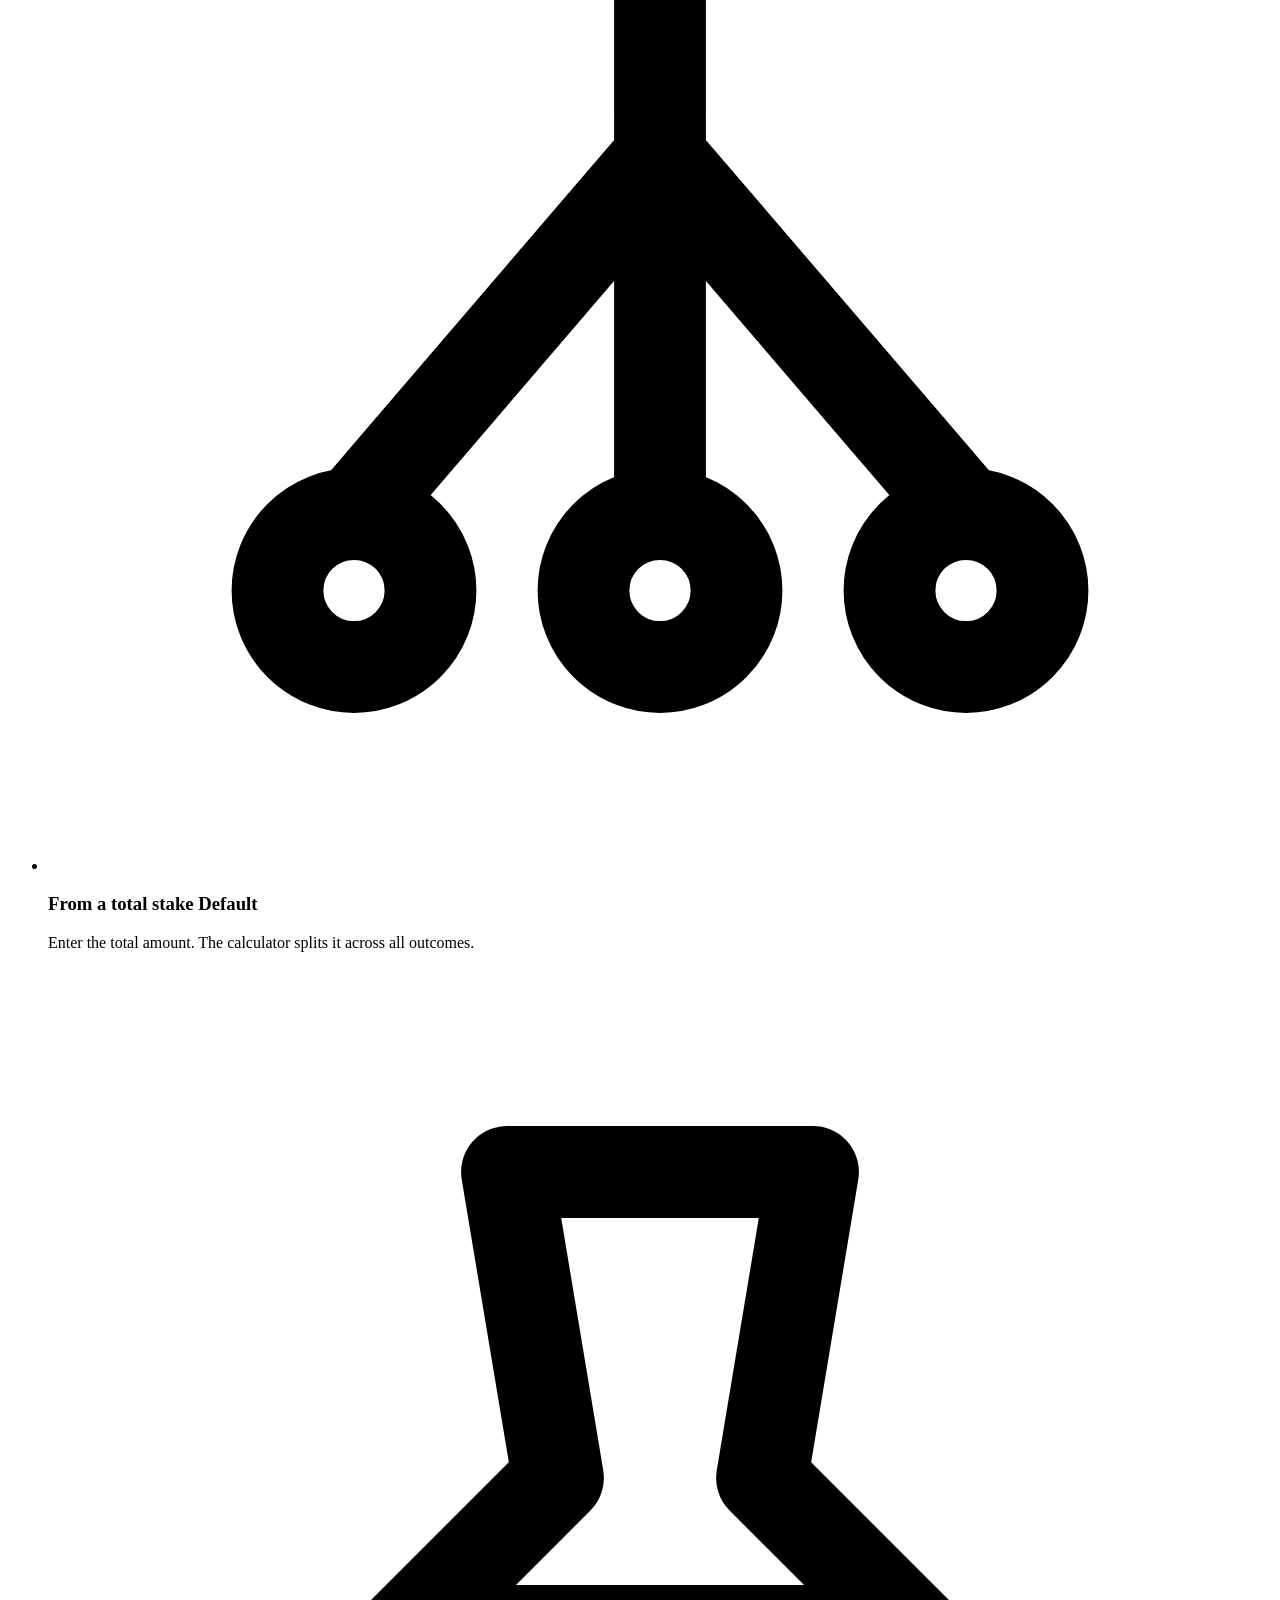
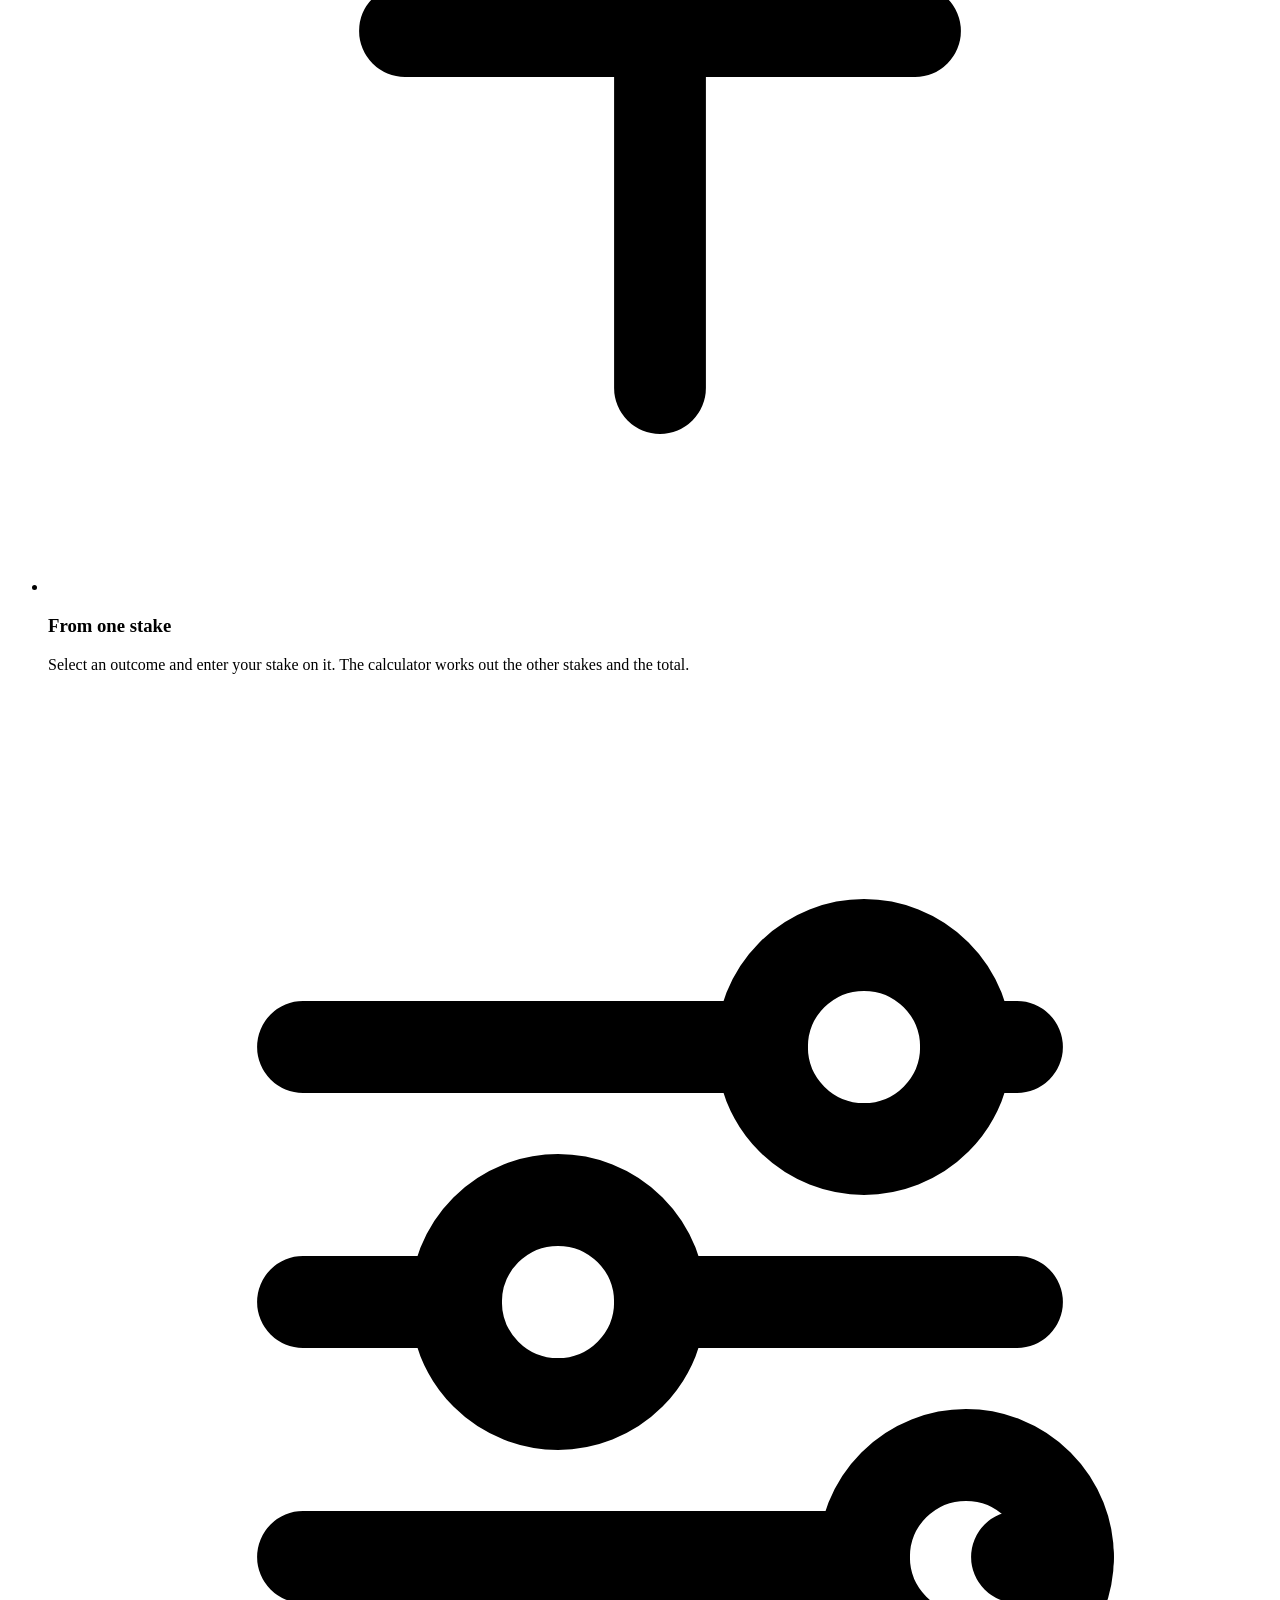
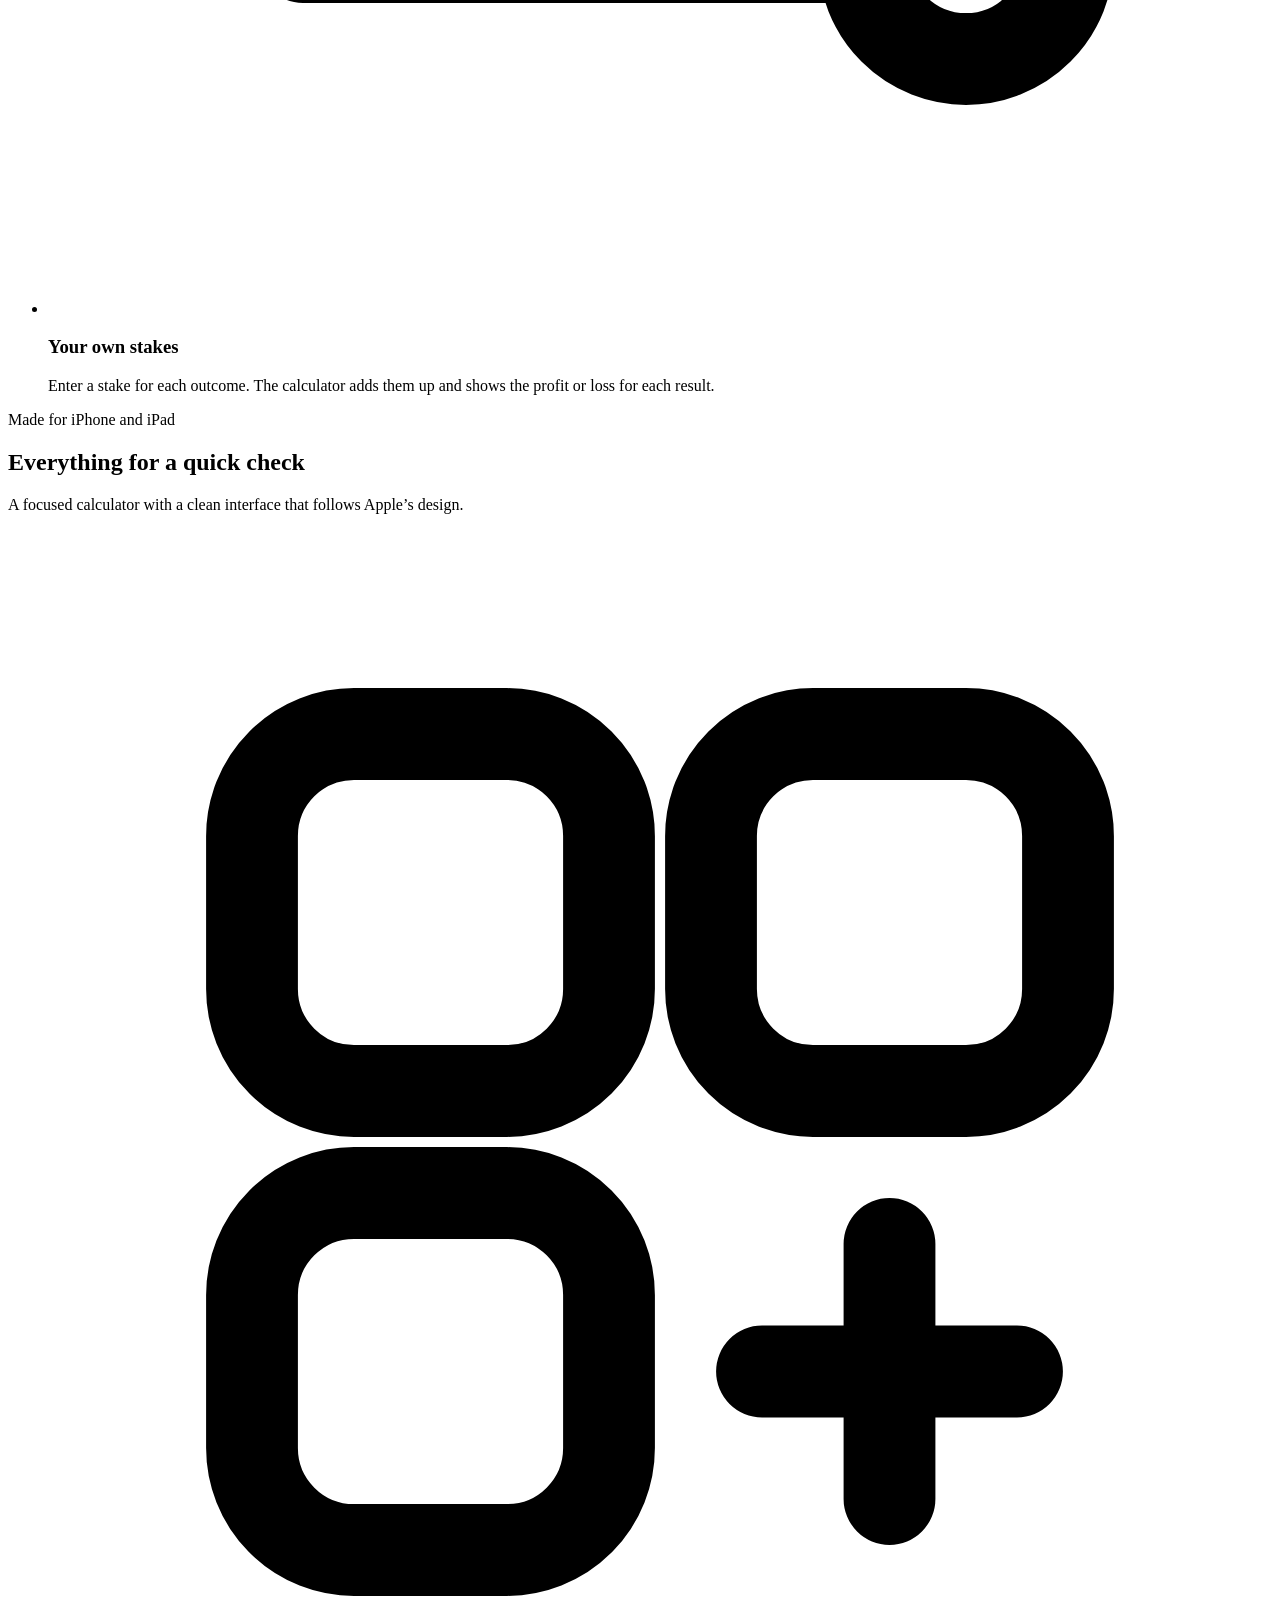
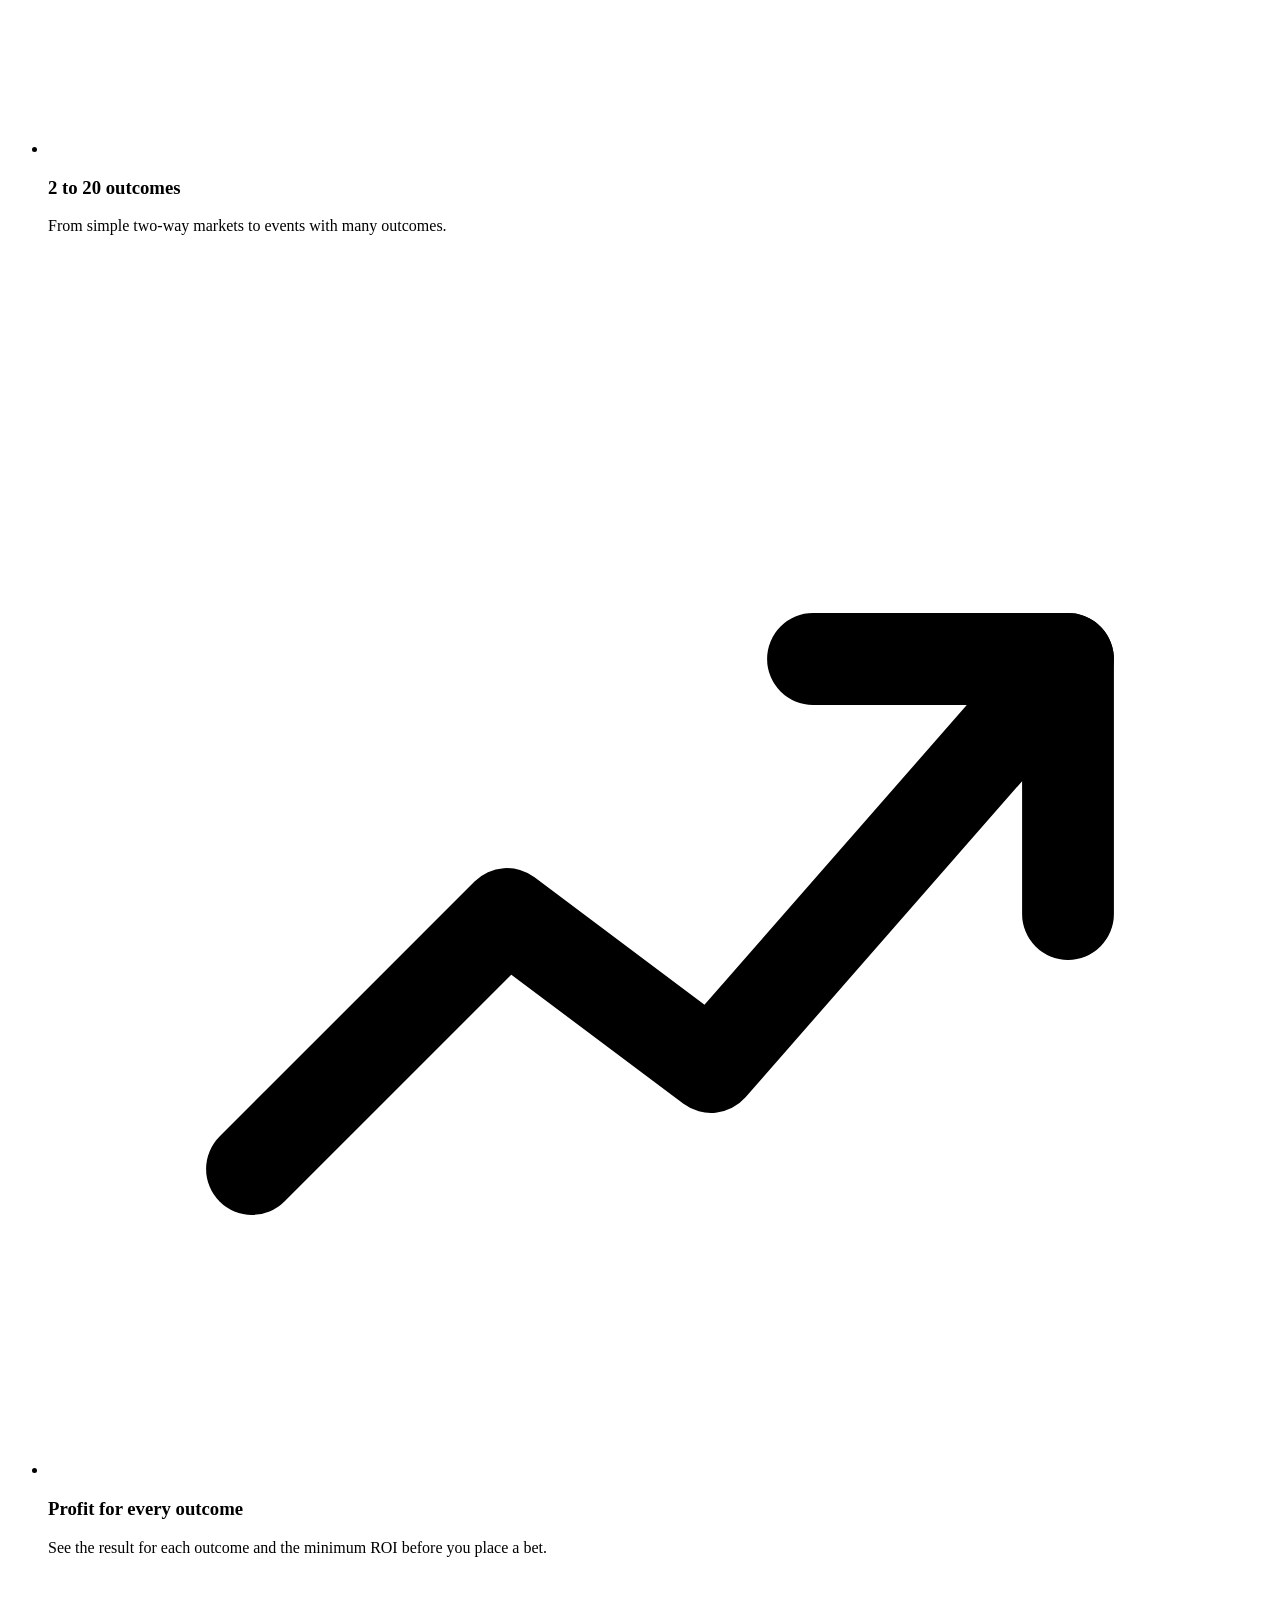
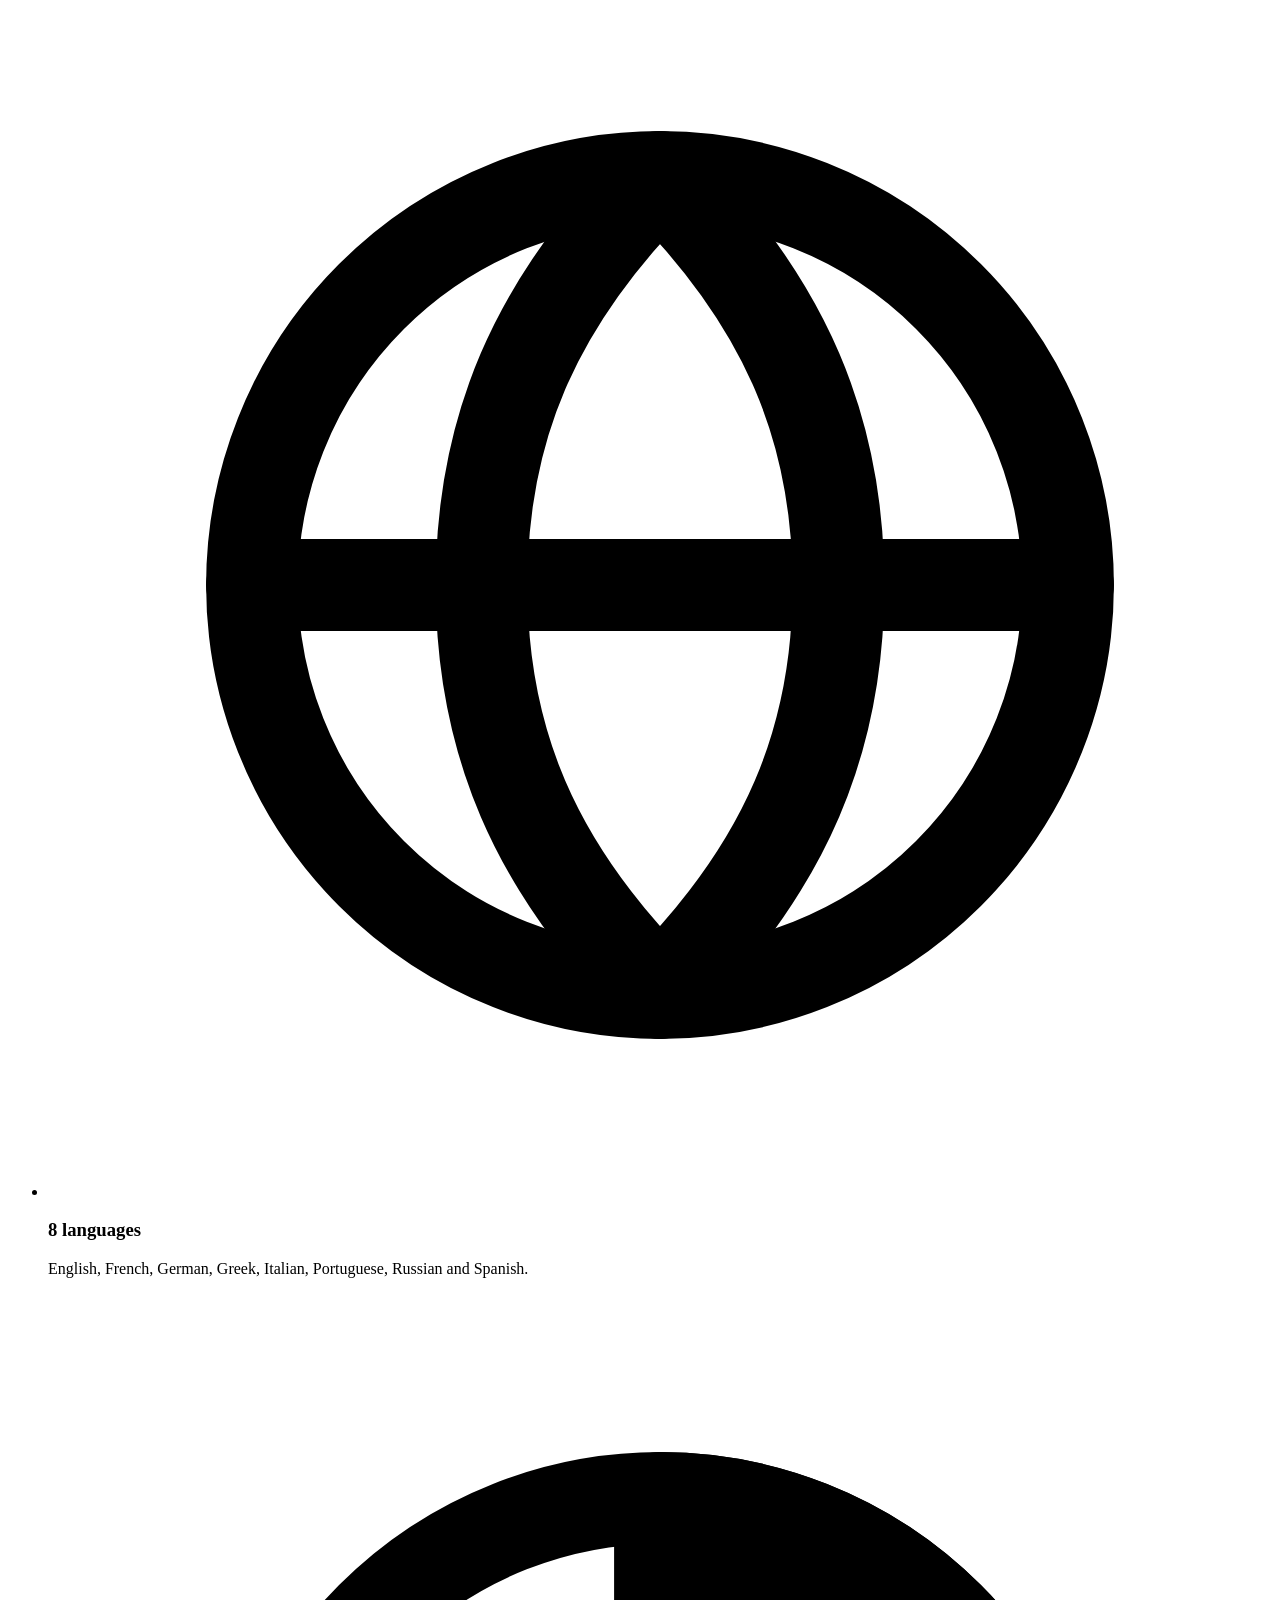
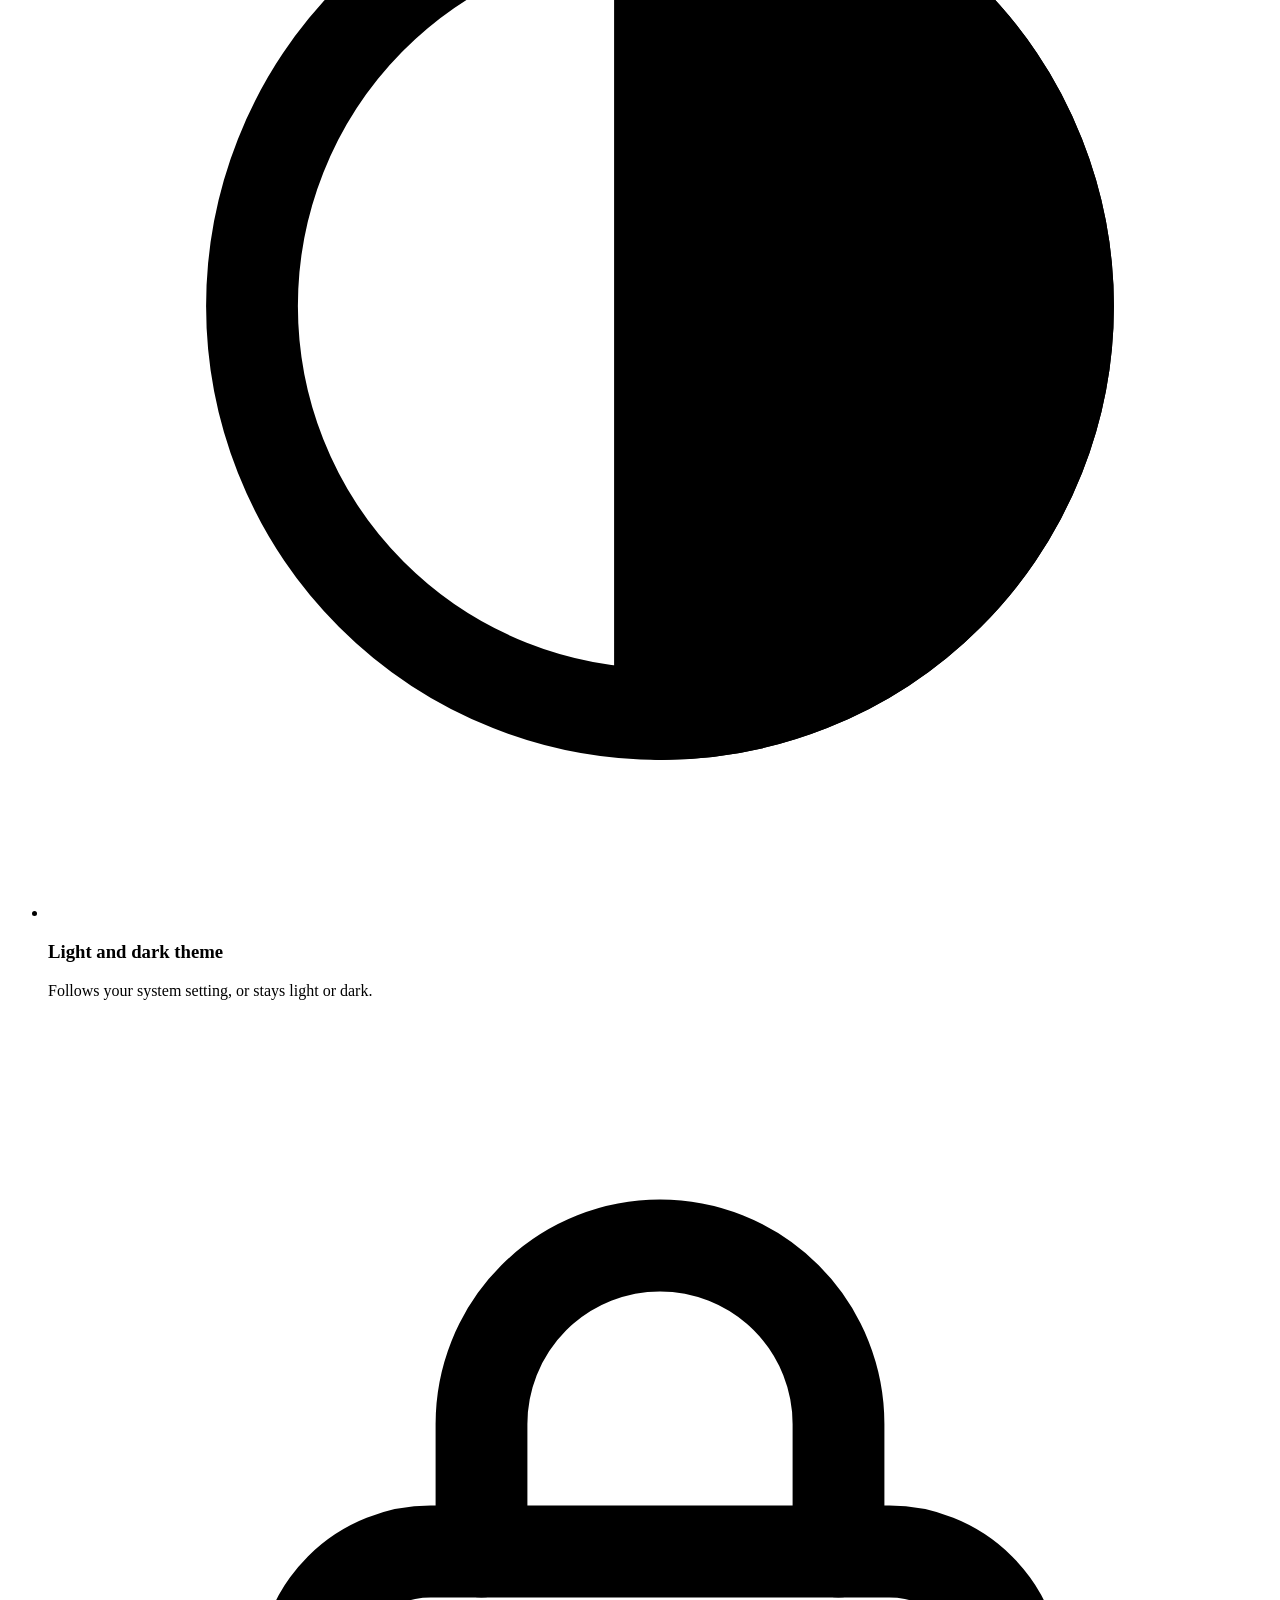
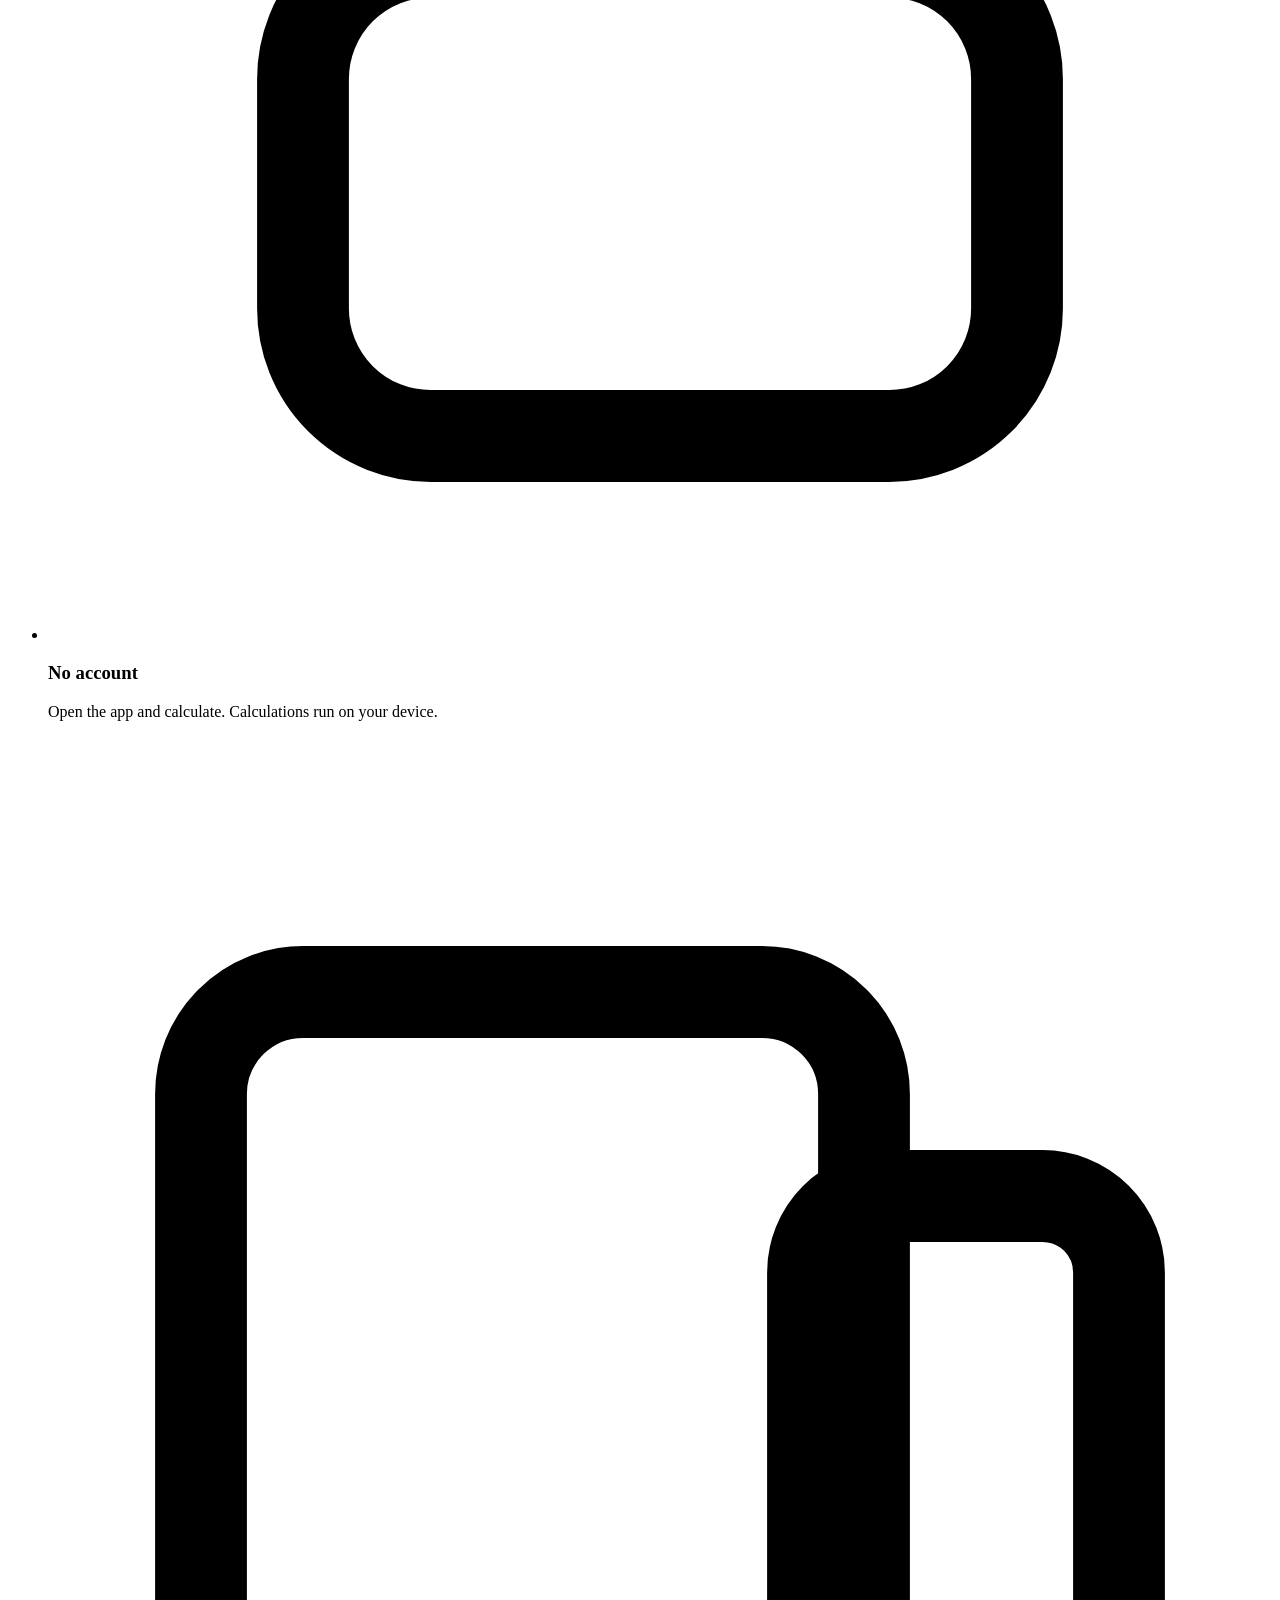
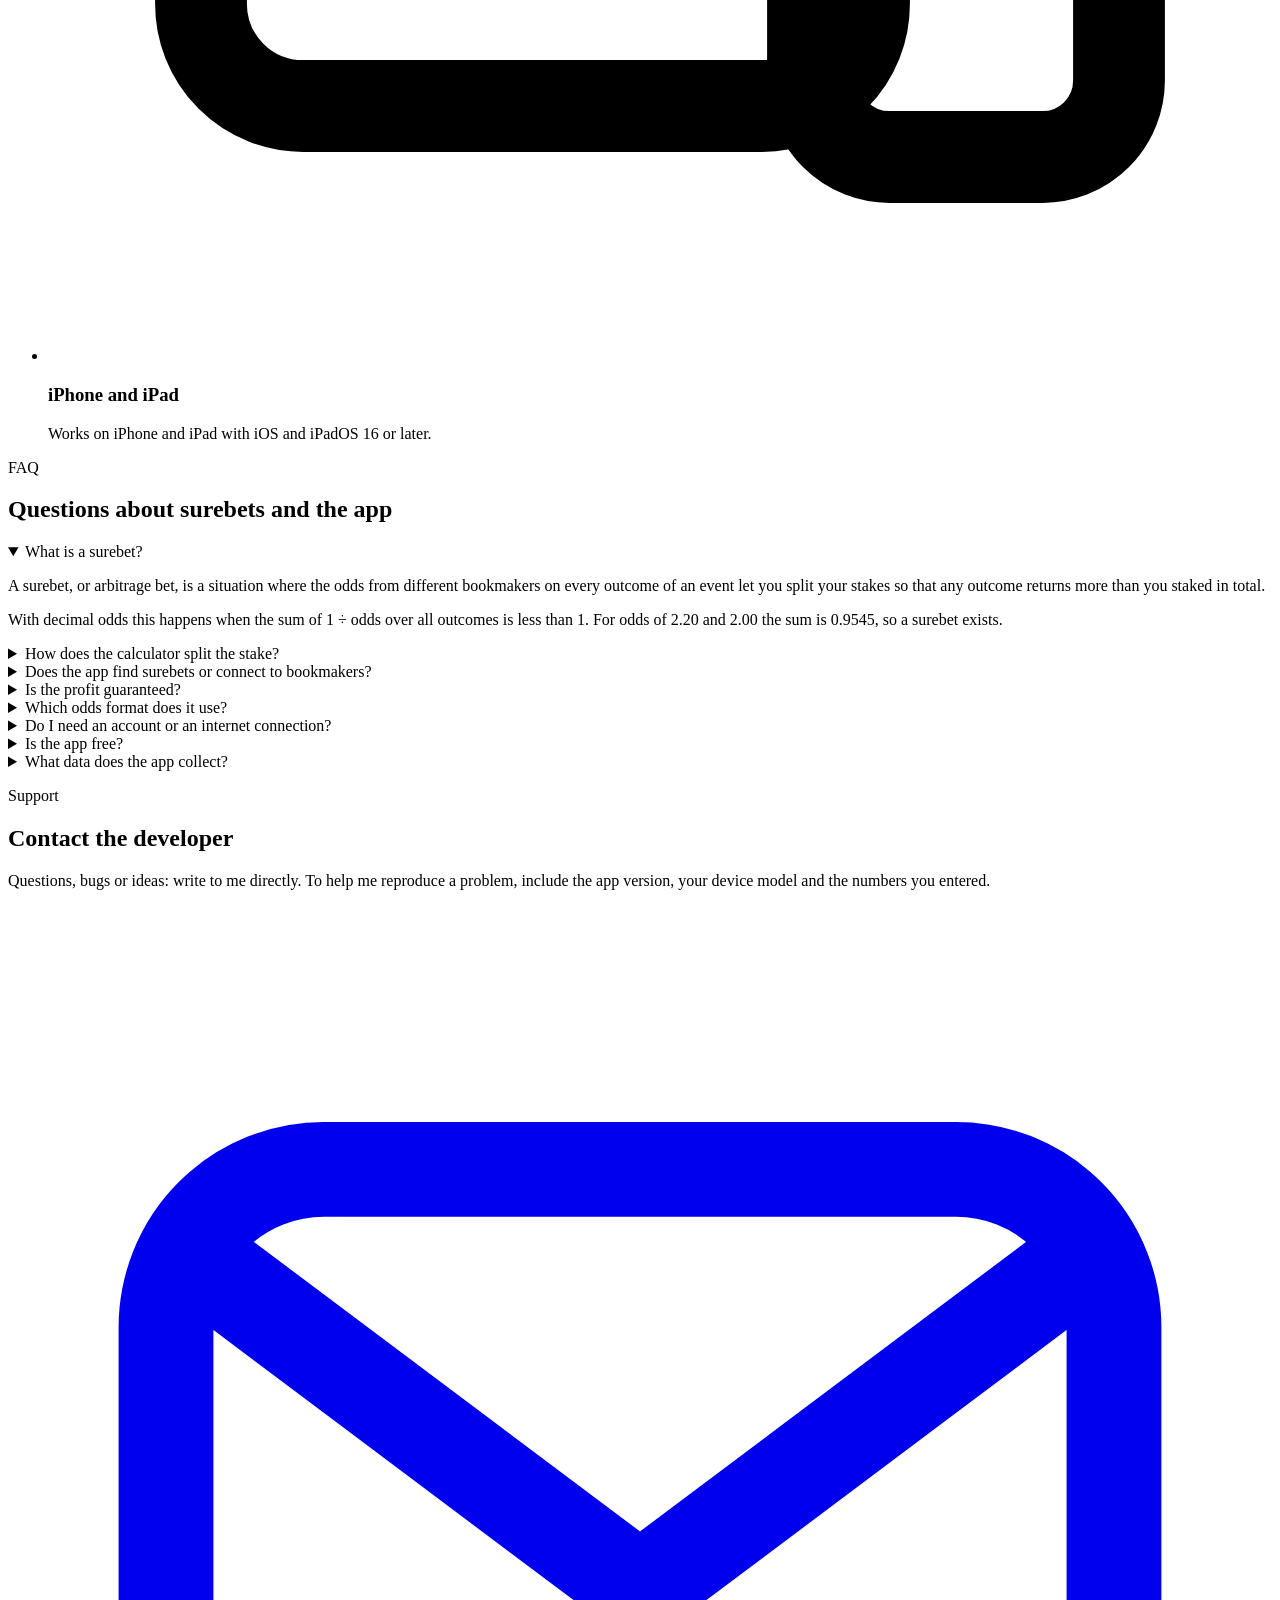
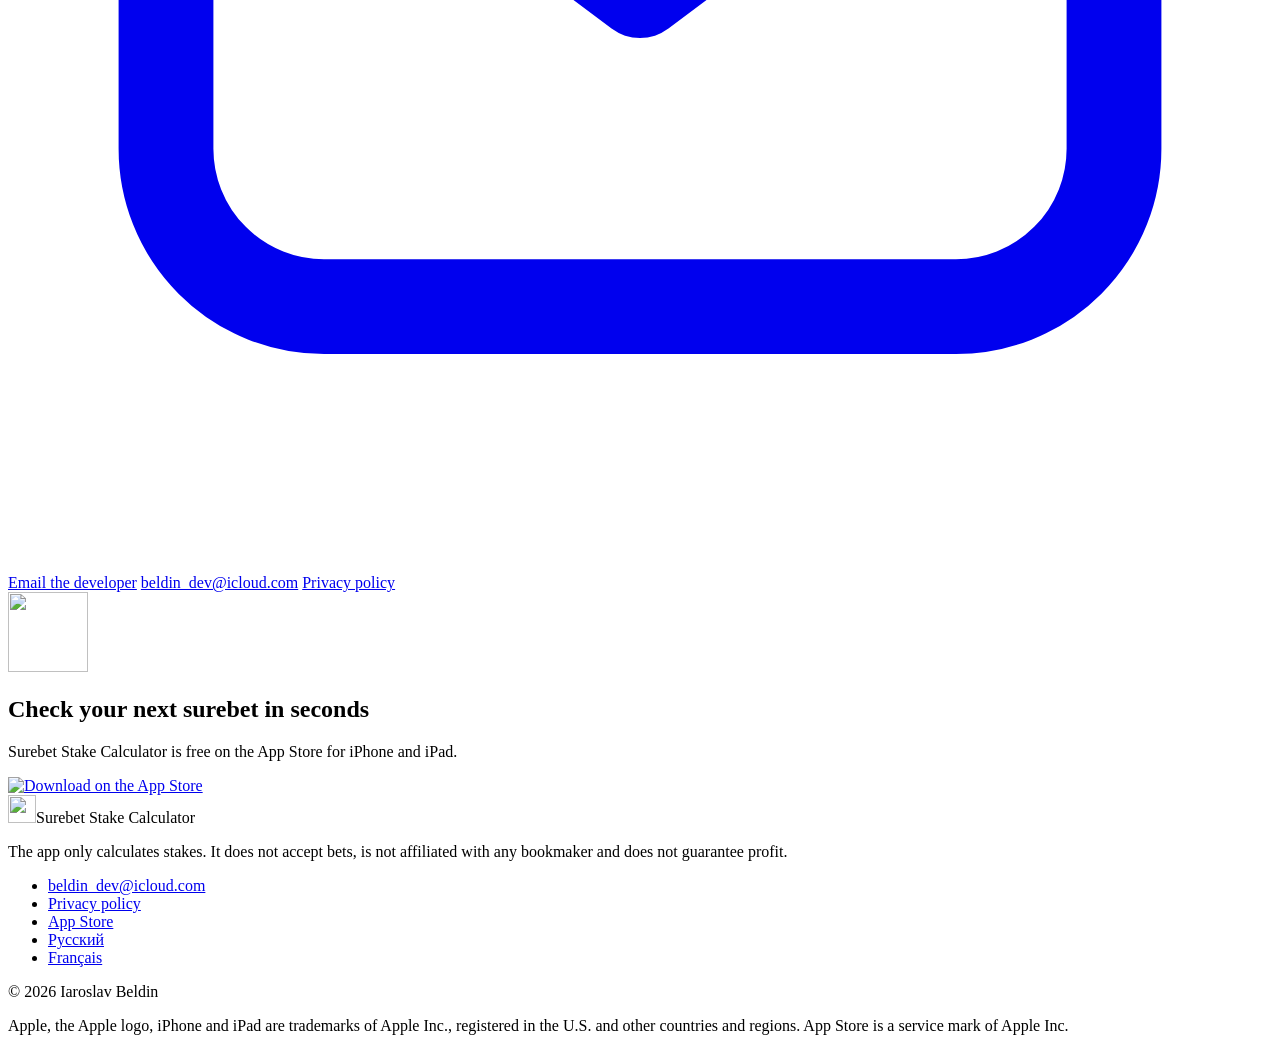
==== commit 02315d43: "Add French and dark-theme screenshots - New iPhone, iPad and unfolded iPhone Duo captures for en, ru" ====
--- a/index.html
+++ b/index.html
@@ -27,7 +27,7 @@
     <meta name="twitter:card" content="summary_large_image" />
     <link rel="icon" type="image/png" sizes="64x64" href="/surebet-support/assets/icon-64.png" />
     <link rel="apple-touch-icon" href="/surebet-support/assets/icon.png" />
-    <link rel="stylesheet" href="/surebet-support/assets/site.css?v=4" />
+    <link rel="stylesheet" href="/surebet-support/assets/site.css?v=5" />
     <script type="application/ld+json">{"@context":"https://schema.org","@type":"MobileApplication","name":"Surebet Stake Calculator","description":"Surebet and arbitrage betting calculator: split a stake across 2–20 outcomes and see the profit and ROI for each.","operatingSystem":"iOS 16.0 or later, iPadOS 16.0 or later","applicationCategory":"FinanceApplication","inLanguage":"en","url":"https://iaroslaval.github.io/surebet-support/en/","downloadUrl":"https://apps.apple.com/app/id1667102550","installUrl":"https://apps.apple.com/app/id1667102550","image":"https://iaroslaval.github.io/surebet-support/assets/icon-256.png","screenshot":"https://iaroslaval.github.io/surebet-support/assets/iphone-en.webp","offers":{"@type":"Offer","price":"0","priceCurrency":"USD"},"author":{"@type":"Person","name":"Iaroslav Beldin","email":"mailto:beldin_dev@icloud.com"}}</script>
   </head>
   <body>
@@ -54,9 +54,9 @@
           </div>
           <figure class="hero-visual">
             <div class="device-stage">
-              <div class="device device-iphone"><span class="hardware"><picture><img src="/surebet-support/assets/iphone-en.webp?v=4" alt="Surebet Stake Calculator on iPhone: two outcomes and a 5% return" width="720" height="1566" decoding="async" /></picture></span></div>
-              <div class="device device-mini"><span class="hardware"><picture><img src="/surebet-support/assets/mini-en.webp?v=4" alt="The calculator on iPad mini in landscape" width="1380" height="901" loading="lazy" decoding="async" /></picture></span></div>
-              <div class="device device-duo"><span class="hardware"><picture><img src="/surebet-support/assets/duo-en.webp?v=4" alt="The calculator on an unfolded iPhone Duo with a 4.76% return" width="1426" height="1003" loading="lazy" decoding="async" /></picture></span></div>
+              <div class="device device-iphone"><span class="hardware"><picture><source media="(prefers-color-scheme: dark)" srcset="/surebet-support/assets/iphone-en-dark.webp?v=5" /><img src="/surebet-support/assets/iphone-en.webp?v=5" alt="Surebet Stake Calculator on iPhone: two outcomes and a 5% return" width="1000" height="2175" decoding="async" /></picture></span></div>
+              <div class="device device-mini"><span class="hardware"><picture><source media="(prefers-color-scheme: dark)" srcset="/surebet-support/assets/mini-en-dark.webp?v=5" /><img src="/surebet-support/assets/mini-en.webp?v=5" alt="The calculator on iPad in landscape" width="1600" height="1200" loading="lazy" decoding="async" /></picture></span></div>
+              <div class="device device-duo"><span class="hardware"><picture><source media="(prefers-color-scheme: dark)" srcset="/surebet-support/assets/duo-en-dark.webp?v=5" /><img src="/surebet-support/assets/duo-en.webp?v=5" alt="The calculator on an unfolded iPhone Duo" width="1600" height="1126" loading="lazy" decoding="async" /></picture></span></div>
             </div>
           </figure>
         </div>
